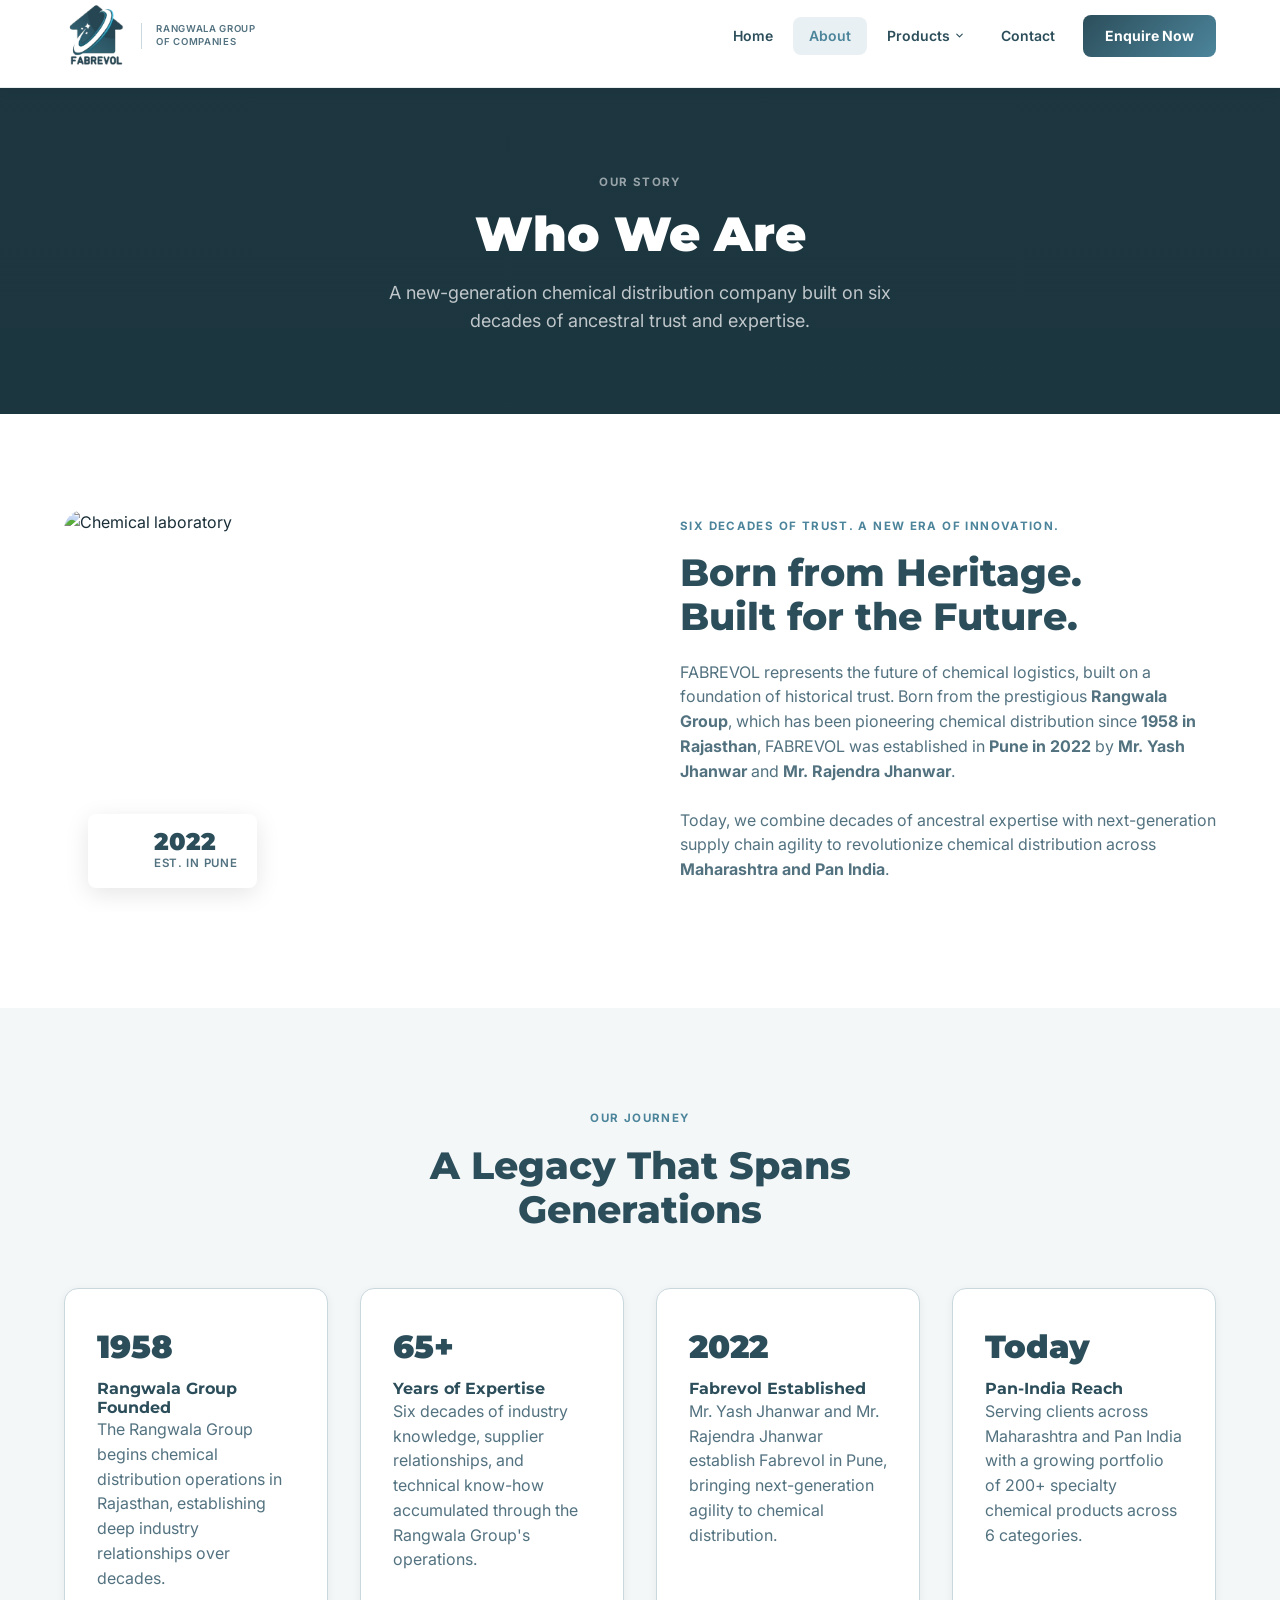
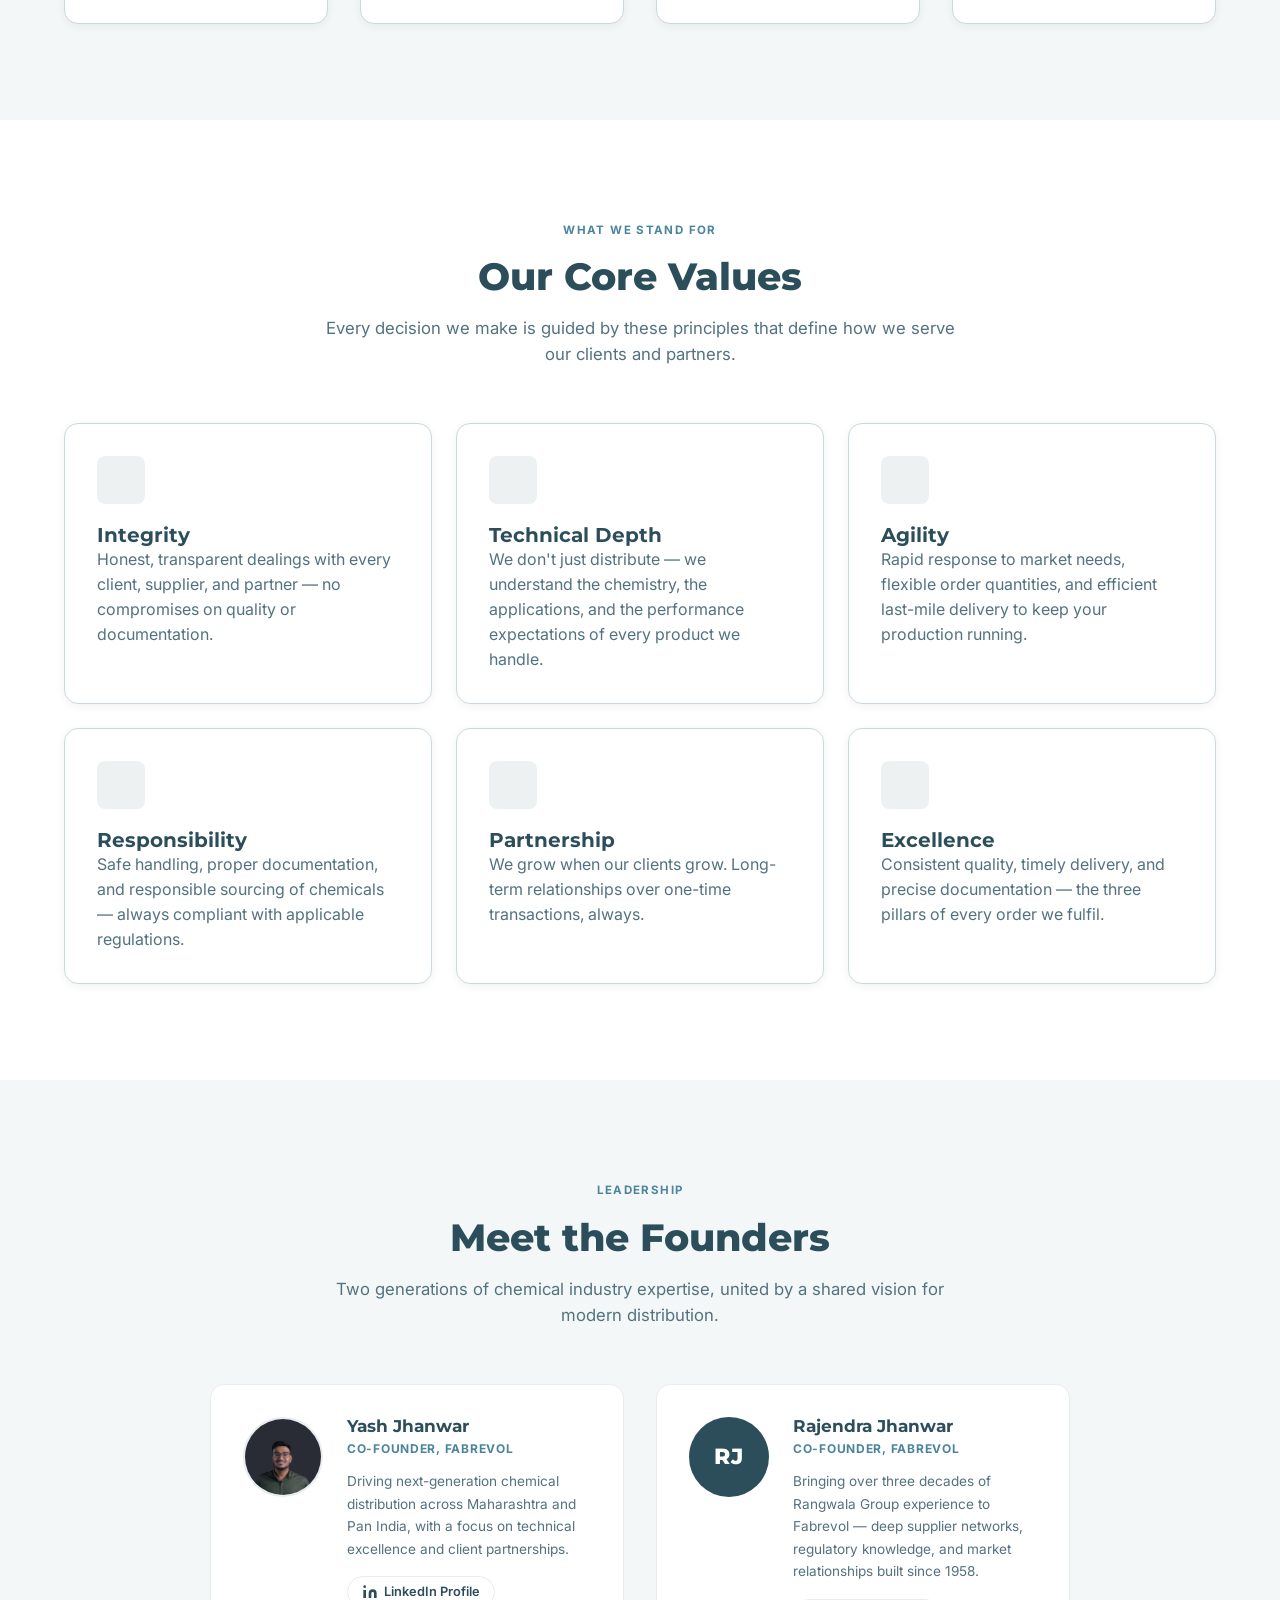
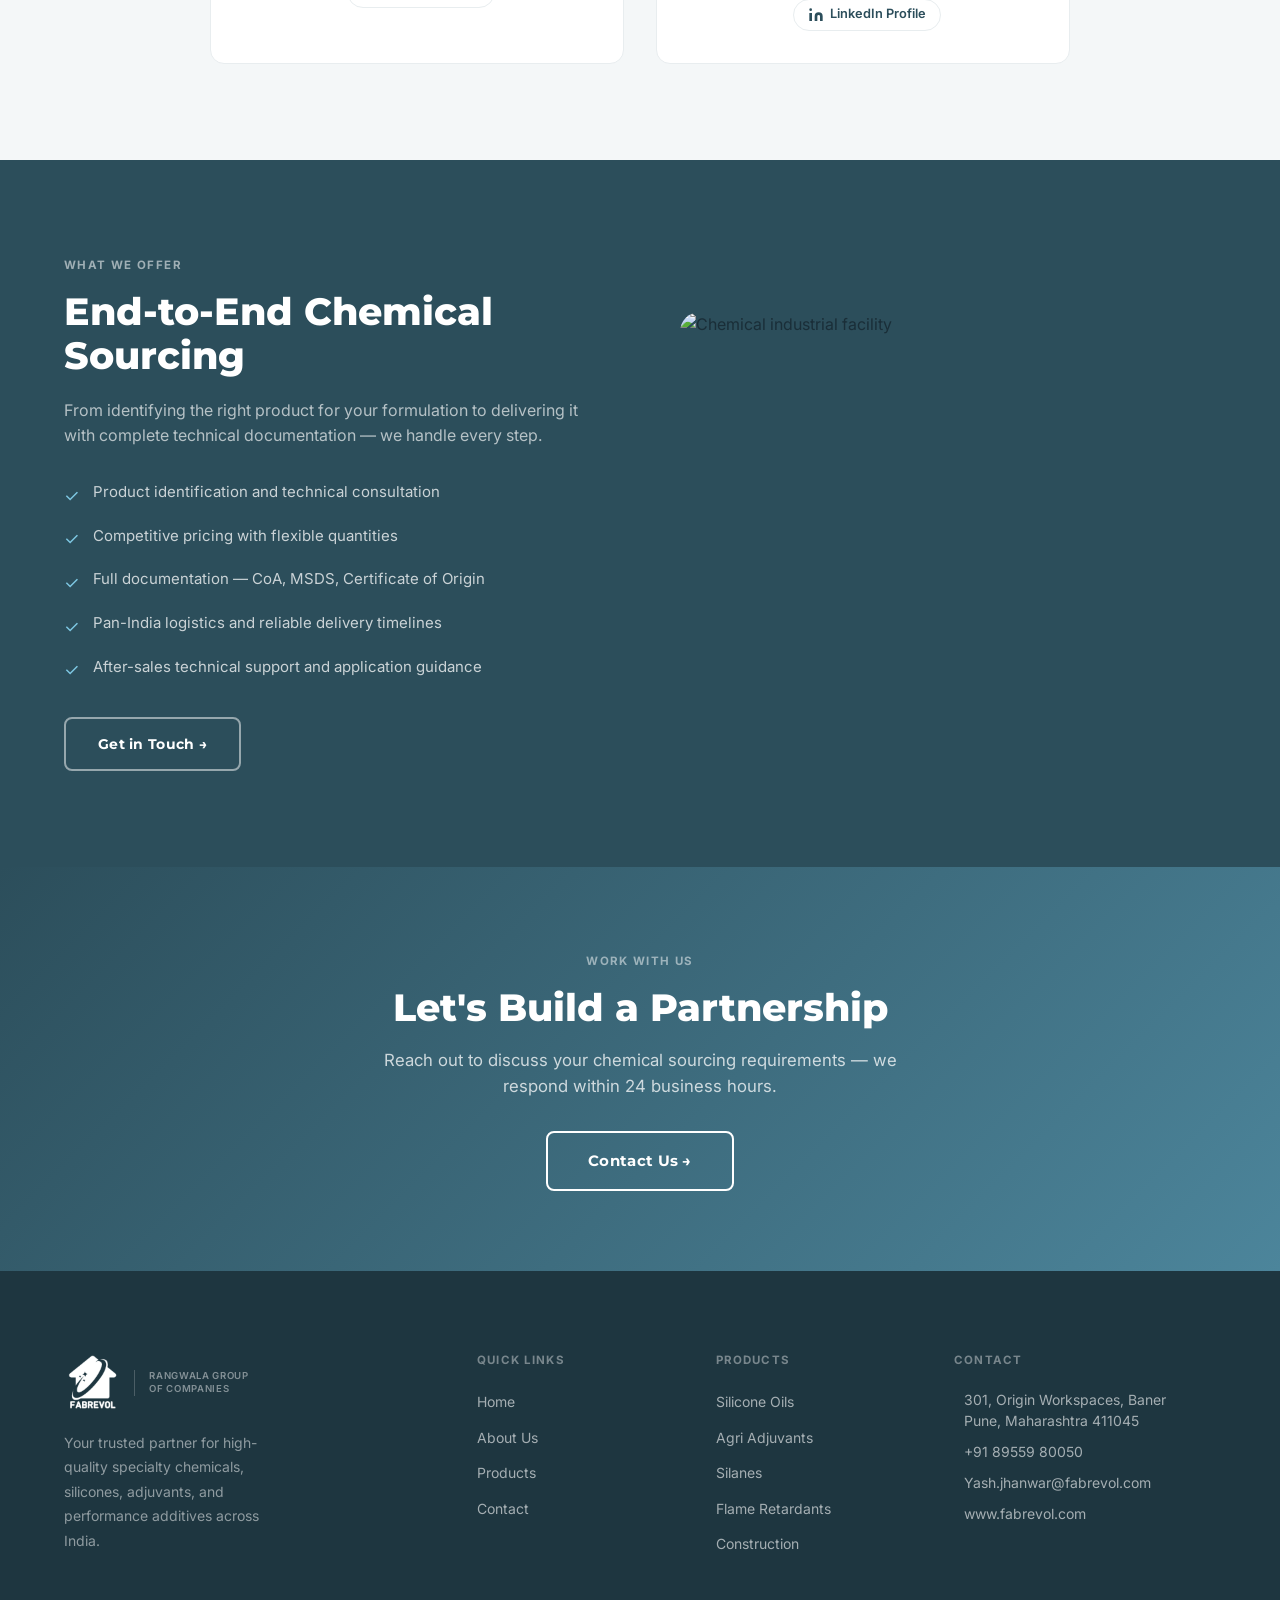
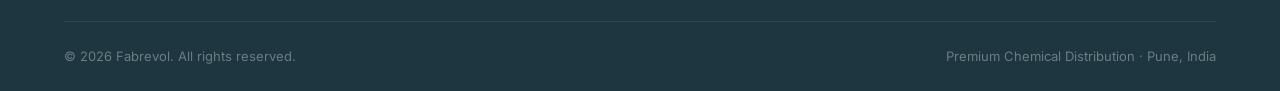
==== about.html @ 01af0d4a "Add cropped favicon (icon only, no text) for browser tab Co-Authored-By: Claude Sonnet 4.6 <noreply@" ====
<!DOCTYPE html>
<html lang="en">
<head>
  <meta charset="UTF-8">
  <meta name="viewport" content="width=device-width, initial-scale=1.0">
  <meta name="description" content="About Fabrevol — Born from the Rangwala Group's 65+ year legacy, we are revolutionising chemical distribution across India.">
  <title>About — Fabrevol</title>
  <link rel="icon" type="image/png" sizes="128x128" href="/assets/favicon.png">
  <link rel="stylesheet" href="/css/style.css">
</head>
<body>

<!-- ── HEADER ── -->
<header class="header" id="header">
  <div class="container">
    <div class="header__inner">
      <a href="/index.html" class="logo">
        <img src="/assets/logo.png" alt="Fabrevol">
        <span class="logo-sub">Rangwala Group<br>of Companies</span>
      </a>
      <nav class="nav">
        <a href="/index.html"    class="nav-link">Home</a>
        <a href="/about.html"   class="nav-link">About</a>
        <div class="nav-dropdown"><a href="/products.html" class="nav-link">Products<svg class="nav-dropdown__chevron" width="11" height="11" viewBox="0 0 24 24" fill="none" stroke="currentColor" stroke-width="2.5" stroke-linecap="round" stroke-linejoin="round"><polyline points="6 9 12 15 18 9"/></svg></a><div class="nav-dropdown__menu"><a href="/products.html#silicone">Silicone Oils</a><a href="/products.html#agri">Agri Adjuvants</a><a href="/products.html#rubber">Industrial Mold &amp; Release</a><a href="/products.html#silane">Silanes</a><a href="/products.html#fr">Flame Retardants</a><a href="/products.html#construction">Construction Chemicals</a></div></div>
        <a href="/contact.html" class="nav-link">Contact</a>
        <a href="/contact.html" class="btn-nav" style="margin-left:0.5rem;">Enquire Now</a>
      </nav>
      <button class="hamburger" id="hamburger" aria-label="Menu">
        <span class="ham-bar"></span><span class="ham-bar"></span><span class="ham-bar"></span>
      </button>
    </div>
  </div>
</header>
<div class="mobile-nav" id="mobile-nav">
  <a href="/index.html"    class="nav-link">Home</a>
  <a href="/about.html"   class="nav-link">About</a>
  <div class="nav-dropdown"><a href="/products.html" class="nav-link">Products<svg class="nav-dropdown__chevron" width="11" height="11" viewBox="0 0 24 24" fill="none" stroke="currentColor" stroke-width="2.5" stroke-linecap="round" stroke-linejoin="round"><polyline points="6 9 12 15 18 9"/></svg></a><div class="nav-dropdown__menu"><a href="/products.html#silicone">Silicone Oils</a><a href="/products.html#agri">Agri Adjuvants</a><a href="/products.html#rubber">Industrial Mold &amp; Release</a><a href="/products.html#silane">Silanes</a><a href="/products.html#fr">Flame Retardants</a><a href="/products.html#construction">Construction Chemicals</a></div></div>
  <a href="/contact.html" class="nav-link">Contact</a>
  <a href="/contact.html" class="btn-nav">Enquire Now</a>
</div>

<!-- ── PAGE HERO ── -->
<div class="page-hero" style="padding-top: calc(var(--header-h) + 5rem);">
  <div class="page-hero__bg" style="background-image:url('https://images.unsplash.com/photo-1554475901-4538ddfbccc2?auto=format&fit=crop&w=1920&q=80')"></div>
  <div class="page-hero__overlay"></div>
  <div class="container page-hero__content">
    <span class="label" style="color:rgba(255,255,255,0.55);">Our Story</span>
    <h1>Who We Are</h1>
    <p>A new-generation chemical distribution company built on six decades of ancestral trust and expertise.</p>
  </div>
</div>

<!-- ── STORY ── -->
<section class="section">
  <div class="container">
    <div class="two-col reveal">
      <div class="img-wrap">
        <img src="https://images.unsplash.com/photo-1532187863486-abf9dbad1b69?auto=format&fit=crop&w=1000&q=80" alt="Chemical laboratory" loading="lazy">
        <div class="img-badge">
          <div class="img-badge__icon"><i data-lucide="calendar"></i></div>
          <div>
            <div class="img-badge__num">2022</div>
            <div class="img-badge__text">Est. in Pune</div>
          </div>
        </div>
      </div>
      <div class="text-block reveal reveal-delay-2">
        <span class="label">Six Decades of Trust. A New Era of Innovation.</span>
        <h2>Born from Heritage.<br>Built for the Future.</h2>
        <p>FABREVOL represents the future of chemical logistics, built on a foundation of historical trust. Born from the prestigious <strong>Rangwala Group</strong>, which has been pioneering chemical distribution since <strong>1958 in Rajasthan</strong>, FABREVOL was established in <strong>Pune in 2022</strong> by <strong>Mr. Yash Jhanwar</strong> and <strong>Mr. Rajendra Jhanwar</strong>.</p>
        <p>Today, we combine decades of ancestral expertise with next-generation supply chain agility to revolutionize chemical distribution across <strong>Maharashtra and Pan India</strong>.</p>
      </div>
    </div>
  </div>
</section>

<!-- ── MILESTONE TIMELINE ── -->
<section class="section section--tinted">
  <div class="container">
    <div class="section-head reveal">
      <span class="label">Our Journey</span>
      <h2>A Legacy That Spans Generations</h2>
    </div>
    <div style="display:grid; grid-template-columns: repeat(auto-fit, minmax(240px,1fr)); gap:2rem;">
      <div class="value-card reveal reveal-delay-1">
        <div style="font-family:'Montserrat',sans-serif; font-weight:900; font-size:2rem; color:var(--primary); margin-bottom:0.5rem;">1958</div>
        <h4>Rangwala Group Founded</h4>
        <p>The Rangwala Group begins chemical distribution operations in Rajasthan, establishing deep industry relationships over decades.</p>
      </div>
      <div class="value-card reveal reveal-delay-2">
        <div style="font-family:'Montserrat',sans-serif; font-weight:900; font-size:2rem; color:var(--primary); margin-bottom:0.5rem;">65+</div>
        <h4>Years of Expertise</h4>
        <p>Six decades of industry knowledge, supplier relationships, and technical know-how accumulated through the Rangwala Group's operations.</p>
      </div>
      <div class="value-card reveal reveal-delay-3">
        <div style="font-family:'Montserrat',sans-serif; font-weight:900; font-size:2rem; color:var(--primary); margin-bottom:0.5rem;">2022</div>
        <h4>Fabrevol Established</h4>
        <p>Mr. Yash Jhanwar and Mr. Rajendra Jhanwar establish Fabrevol in Pune, bringing next-generation agility to chemical distribution.</p>
      </div>
      <div class="value-card reveal reveal-delay-4">
        <div style="font-family:'Montserrat',sans-serif; font-weight:900; font-size:2rem; color:var(--primary); margin-bottom:0.5rem;">Today</div>
        <h4>Pan-India Reach</h4>
        <p>Serving clients across Maharashtra and Pan India with a growing portfolio of 200+ specialty chemical products across 6 categories.</p>
      </div>
    </div>
  </div>
</section>

<!-- ── VALUES ── -->
<section class="section">
  <div class="container">
    <div class="section-head reveal">
      <span class="label">What We Stand For</span>
      <h2>Our Core Values</h2>
      <p>Every decision we make is guided by these principles that define how we serve our clients and partners.</p>
    </div>
    <div class="value-grid">
      <div class="value-card reveal reveal-delay-1">
        <div class="value-card__icon"><i data-lucide="shield-check"></i></div>
        <h3>Integrity</h3>
        <p>Honest, transparent dealings with every client, supplier, and partner — no compromises on quality or documentation.</p>
      </div>
      <div class="value-card reveal reveal-delay-2">
        <div class="value-card__icon"><i data-lucide="flask-conical"></i></div>
        <h3>Technical Depth</h3>
        <p>We don't just distribute — we understand the chemistry, the applications, and the performance expectations of every product we handle.</p>
      </div>
      <div class="value-card reveal reveal-delay-3">
        <div class="value-card__icon"><i data-lucide="zap"></i></div>
        <h3>Agility</h3>
        <p>Rapid response to market needs, flexible order quantities, and efficient last-mile delivery to keep your production running.</p>
      </div>
      <div class="value-card reveal reveal-delay-1">
        <div class="value-card__icon"><i data-lucide="leaf"></i></div>
        <h3>Responsibility</h3>
        <p>Safe handling, proper documentation, and responsible sourcing of chemicals — always compliant with applicable regulations.</p>
      </div>
      <div class="value-card reveal reveal-delay-2">
        <div class="value-card__icon"><i data-lucide="handshake"></i></div>
        <h3>Partnership</h3>
        <p>We grow when our clients grow. Long-term relationships over one-time transactions, always.</p>
      </div>
      <div class="value-card reveal reveal-delay-3">
        <div class="value-card__icon"><i data-lucide="award"></i></div>
        <h3>Excellence</h3>
        <p>Consistent quality, timely delivery, and precise documentation — the three pillars of every order we fulfil.</p>
      </div>
    </div>
  </div>
</section>

<!-- ── FOUNDERS ── -->
<section class="section section--tinted">
  <div class="container">
    <div class="section-head reveal">
      <span class="label">Leadership</span>
      <h2>Meet the Founders</h2>
      <p>Two generations of chemical industry expertise, united by a shared vision for modern distribution.</p>
    </div>
    <div class="founder-grid reveal">

      <div class="founder-card">
        <div class="founder-photo-wrap">
          <img src="/assets/yash.jpg" alt="Yash Jhanwar" class="founder-photo" onerror="this.style.display='none'; this.nextElementSibling.style.display='flex';">
          <div class="founder-initials" style="display:none;">YJ</div>
        </div>
        <div class="founder-info">
          <h3 class="founder-name">Yash Jhanwar</h3>
          <p class="founder-role">Co-Founder, Fabrevol</p>
          <p class="founder-bio">Driving next-generation chemical distribution across Maharashtra and Pan India, with a focus on technical excellence and client partnerships.</p>
          <a href="https://www.linkedin.com/in/yashjhanwar/" target="_blank" rel="noopener" class="founder-linkedin">
            <svg width="16" height="16" viewBox="0 0 24 24" fill="currentColor"><path d="M16 8a6 6 0 0 1 6 6v7h-4v-7a2 2 0 0 0-2-2 2 2 0 0 0-2 2v7h-4v-7a6 6 0 0 1 6-6z"/><rect x="2" y="9" width="4" height="12"/><circle cx="4" cy="4" r="2"/></svg>
            LinkedIn Profile
          </a>
        </div>
      </div>

      <div class="founder-card">
        <div class="founder-photo-wrap">
          <img src="/assets/rajendra.jpg" alt="Rajendra Jhanwar" class="founder-photo" onerror="this.style.display='none'; this.nextElementSibling.style.display='flex';">
          <div class="founder-initials" style="display:none;">RJ</div>
        </div>
        <div class="founder-info">
          <h3 class="founder-name">Rajendra Jhanwar</h3>
          <p class="founder-role">Co-Founder, Fabrevol</p>
          <p class="founder-bio">Bringing over three decades of Rangwala Group experience to Fabrevol — deep supplier networks, regulatory knowledge, and market relationships built since 1958.</p>
          <a href="https://www.linkedin.com/in/rajendra-jhanwar-627b2b1b1/" target="_blank" rel="noopener" class="founder-linkedin">
            <svg width="16" height="16" viewBox="0 0 24 24" fill="currentColor"><path d="M16 8a6 6 0 0 1 6 6v7h-4v-7a2 2 0 0 0-2-2 2 2 0 0 0-2 2v7h-4v-7a6 6 0 0 1 6-6z"/><rect x="2" y="9" width="4" height="12"/><circle cx="4" cy="4" r="2"/></svg>
            LinkedIn Profile
          </a>
        </div>
      </div>

    </div>
  </div>
</section>

<!-- ── CAPABILITIES IMAGE ── -->
<section class="section section--dark reveal">
  <div class="container">
    <div class="two-col">
      <div class="text-block">
        <span class="label">What We Offer</span>
        <h2>End-to-End Chemical Sourcing</h2>
        <p>From identifying the right product for your formulation to delivering it with complete technical documentation — we handle every step.</p>
        <div style="display:flex; flex-direction:column; gap:0.875rem; margin-top:2rem;">
          <div style="display:flex; gap:0.875rem; align-items:flex-start;">
            <span style="color:#7EC8E3; font-size:1.1rem; margin-top:0.1rem;">✓</span>
            <span style="color:rgba(255,255,255,0.75); font-size:0.9375rem;">Product identification and technical consultation</span>
          </div>
          <div style="display:flex; gap:0.875rem; align-items:flex-start;">
            <span style="color:#7EC8E3; font-size:1.1rem; margin-top:0.1rem;">✓</span>
            <span style="color:rgba(255,255,255,0.75); font-size:0.9375rem;">Competitive pricing with flexible quantities</span>
          </div>
          <div style="display:flex; gap:0.875rem; align-items:flex-start;">
            <span style="color:#7EC8E3; font-size:1.1rem; margin-top:0.1rem;">✓</span>
            <span style="color:rgba(255,255,255,0.75); font-size:0.9375rem;">Full documentation — CoA, MSDS, Certificate of Origin</span>
          </div>
          <div style="display:flex; gap:0.875rem; align-items:flex-start;">
            <span style="color:#7EC8E3; font-size:1.1rem; margin-top:0.1rem;">✓</span>
            <span style="color:rgba(255,255,255,0.75); font-size:0.9375rem;">Pan-India logistics and reliable delivery timelines</span>
          </div>
          <div style="display:flex; gap:0.875rem; align-items:flex-start;">
            <span style="color:#7EC8E3; font-size:1.1rem; margin-top:0.1rem;">✓</span>
            <span style="color:rgba(255,255,255,0.75); font-size:0.9375rem;">After-sales technical support and application guidance</span>
          </div>
        </div>
        <a href="/contact.html" class="btn btn--outline" style="margin-top:2rem;">Get in Touch →</a>
      </div>
      <div class="img-wrap reveal reveal-delay-2">
        <img src="https://images.unsplash.com/photo-1565193566173-7a0ee3dbe261?auto=format&fit=crop&w=1000&q=80" alt="Chemical industrial facility" loading="lazy">
      </div>
    </div>
  </div>
</section>

<!-- ── CTA ── -->
<div class="cta-banner">
  <div class="container">
    <span class="label" style="color:rgba(255,255,255,0.5)">Work With Us</span>
    <h2>Let's Build a Partnership</h2>
    <p>Reach out to discuss your chemical sourcing requirements — we respond within 24 business hours.</p>
    <a href="/contact.html" class="btn btn--outline btn--lg" style="border-color:white; color:white;">Contact Us →</a>
  </div>
</div>

<!-- ── FOOTER ── -->
<footer class="footer">
  <div class="container">
    <div class="footer__grid">
      <div class="footer__brand">
        <a href="/index.html" class="logo">
          <img src="/assets/logo.png" alt="Fabrevol">
          <span class="logo-sub">Rangwala Group<br>of Companies</span>
        </a>
        <p>Your trusted partner for high-quality specialty chemicals, silicones, adjuvants, and performance additives across India.</p>
      </div>
      <div>
        <div class="footer__heading">Quick Links</div>
        <ul class="footer__links">
          <li><a href="/index.html">Home</a></li>
          <li><a href="/about.html">About Us</a></li>
          <li><a href="/products.html">Products</a></li>
          <li><a href="/contact.html">Contact</a></li>
        </ul>
      </div>
      <div>
        <div class="footer__heading">Products</div>
        <ul class="footer__links">
          <li><a href="/products.html#silicone">Silicone Oils</a></li>
          <li><a href="/products.html#agri">Agri Adjuvants</a></li>
          <li><a href="/products.html#silane">Silanes</a></li>
          <li><a href="/products.html#fr">Flame Retardants</a></li>
          <li><a href="/products.html#construction">Construction</a></li>
        </ul>
      </div>
      <div>
        <div class="footer__heading">Contact</div>
        <div class="footer__contact-item"><i data-lucide="map-pin"></i><span>301, Origin Workspaces, Baner<br>Pune, Maharashtra 411045</span></div>
        <div class="footer__contact-item"><i data-lucide="phone"></i><a href="tel:+918955980050">+91 89559 80050</a></div>
        <div class="footer__contact-item"><i data-lucide="mail"></i><a href="mailto:Yash.jhanwar@fabrevol.com">Yash.jhanwar@fabrevol.com</a></div>
        <div class="footer__contact-item"><i data-lucide="globe"></i><span>www.fabrevol.com</span></div>
      </div>
    </div>
    <div class="footer__bottom">
      <span>&copy; <span id="footer-year"></span> Fabrevol. All rights reserved.</span>
      <span>Premium Chemical Distribution · Pune, India</span>
    </div>
  </div>
</footer>

<script src="https://unpkg.com/lucide@latest/dist/umd/lucide.min.js"></script>
<script src="/js/main.js"></script>
</body>
</html>
---- css/style.css ----
@import url('https://fonts.googleapis.com/css2?family=Inter:wght@400;500;600;700&family=Montserrat:wght@600;700;800;900&display=swap');

/* ── Variables ── */
:root {
  --primary:      #2C4E5B;
  --primary-dark: #1e3640;
  --accent:       #4C859B;
  --accent-light: rgba(76,133,155,0.12);
  --white:        #ffffff;
  --off-white:    #F4F7F8;
  --gray-100:     #E8EDEF;
  --gray-200:     #C9D8DD;
  --gray-500:     #7A9BAA;
  --text:         #1a2e38;
  --text-muted:   #537280;
  --gradient:     linear-gradient(135deg, #2C4E5B 0%, #4C859B 100%);
  --shadow-sm:    0 2px 8px rgba(0,0,0,0.07);
  --shadow-md:    0 6px 24px rgba(0,0,0,0.10);
  --shadow-lg:    0 16px 48px rgba(0,0,0,0.14);
  --radius-sm:    8px;
  --radius-md:    14px;
  --radius-lg:    20px;
  --header-h:     88px;
  --container:    1200px;
  --ease:         cubic-bezier(0.4,0,0.2,1);
}

/* ── Reset ── */
*, *::before, *::after { box-sizing: border-box; margin: 0; padding: 0; }
html { scroll-behavior: smooth; font-size: 16px; }
body { font-family: 'Inter', system-ui, sans-serif; color: var(--text); background: var(--white); line-height: 1.6; -webkit-font-smoothing: antialiased; }
img { display: block; max-width: 100%; }
a { color: inherit; text-decoration: none; }
ul { list-style: none; }
button { cursor: pointer; font-family: inherit; }

/* ── Typography ── */
h1,h2,h3,h4 { font-family: 'Montserrat', sans-serif; line-height: 1.15; color: var(--primary); }
h1 { font-size: clamp(2.2rem, 5vw, 3.75rem); font-weight: 900; }
h2 { font-size: clamp(1.75rem, 3vw, 2.5rem);  font-weight: 800; }
h3 { font-size: 1.25rem; font-weight: 700; }
h4 { font-size: 1rem;    font-weight: 700; }
p  { color: var(--text-muted); line-height: 1.55; }

/* ── Layout ── */
.container { max-width: var(--container); margin-inline: auto; padding-inline: 1.5rem; }
.section    { padding-block: 6rem; }
.section--sm { padding-block: 4rem; }
.section--dark { background: var(--primary); }
.section--dark h2, .section--dark h3, .section--dark h4 { color: var(--white); }
.section--dark p { color: rgba(255,255,255,0.65); }
.section--tinted { background: var(--off-white); }

/* ── Section label ── */
.label {
  display: inline-block;
  font-size: 0.72rem;
  font-weight: 700;
  letter-spacing: 0.12em;
  text-transform: uppercase;
  color: var(--accent);
  margin-bottom: 1rem;
}
.section--dark .label { color: rgba(255,255,255,0.55); }

/* ── Section head ── */
.section-head { text-align: center; max-width: 640px; margin-inline: auto; margin-bottom: 3.5rem; }
.section-head h2 { margin-bottom: 1rem; }
.section-head p  { font-size: 1.05rem; }

/* ─────────────────────────────────────────
   HEADER / NAV
───────────────────────────────────────── */
.header {
  position: fixed;
  top: 0; left: 0; right: 0;
  z-index: 1000;
  height: var(--header-h);
  background: white;
  border-bottom: 1px solid var(--gray-100);
  box-shadow: 0 2px 12px rgba(0,0,0,0.06);
}

.header__inner {
  height: 100%;
  display: flex;
  align-items: center;
  justify-content: space-between;
  gap: 2rem;
}

/* Logo — header */
.logo { display: flex; flex-direction: row; align-items: center; flex-shrink: 0; gap: 0.875rem; text-decoration: none; }
.logo img { height: 72px; width: auto; }
.logo-sub {
  font-size: 0.6rem;
  color: var(--text-muted);
  font-weight: 600;
  letter-spacing: 0.07em;
  text-transform: uppercase;
  line-height: 1.35;
  border-left: 1px solid var(--gray-200);
  padding-left: 0.875rem;
  white-space: nowrap;
}

/* Footer logo */
.footer .logo { flex-direction: row; align-items: center; }
.footer .logo img { display: block; height: 64px; filter: brightness(0) invert(1); }
.footer .logo-sub { border-left-color: rgba(255,255,255,0.2); color: rgba(255,255,255,0.45); }

/* Nav links */
.nav { display: flex; align-items: center; gap: 0.25rem; }
.nav-link {
  padding: 0.5rem 1rem;
  font-size: 0.875rem;
  font-weight: 600;
  color: var(--primary);
  border-radius: var(--radius-sm);
  transition: color 0.2s, background 0.2s;
  white-space: nowrap;
  position: relative;
  display: flex;
  align-items: center;
  gap: 0.25rem;
}
.nav-link:hover { color: var(--accent); background: var(--accent-light); }
.nav-link.active { color: var(--accent); background: var(--accent-light); }

/* Products dropdown */
.nav-dropdown { position: relative; }
.nav-dropdown__menu {
  position: absolute;
  top: calc(100% + 0.375rem);
  left: 0;
  background: white;
  border: 1.5px solid var(--gray-100);
  border-radius: var(--radius-md);
  box-shadow: var(--shadow-lg);
  min-width: 230px;
  padding: 0.4rem;
  opacity: 0;
  visibility: hidden;
  transform: translateY(-6px);
  transition: opacity 0.18s, transform 0.18s, visibility 0.18s;
  z-index: 500;
}
.nav-dropdown:hover .nav-dropdown__menu,
.nav-dropdown:focus-within .nav-dropdown__menu {
  opacity: 1;
  visibility: visible;
  transform: translateY(0);
}
.nav-dropdown__menu a {
  display: flex;
  align-items: center;
  gap: 0.5rem;
  padding: 0.55rem 0.875rem;
  font-size: 0.835rem;
  font-weight: 600;
  color: var(--primary);
  border-radius: var(--radius-sm);
  transition: background 0.15s, color 0.15s;
}
.nav-dropdown__menu a:hover { background: var(--accent-light); color: var(--accent); }
.nav-dropdown__chevron { transition: transform 0.18s; flex-shrink: 0; }
.nav-dropdown:hover .nav-dropdown__chevron { transform: rotate(180deg); }

/* CTA button in nav */
.btn-nav {
  padding: 0.6rem 1.375rem;
  background: var(--gradient);
  border: none;
  border-radius: var(--radius-sm);
  color: white;
  font-size: 0.875rem;
  font-weight: 700;
  transition: all 0.2s var(--ease);
}
.btn-nav:hover { opacity: 0.88; transform: translateY(-1px); box-shadow: var(--shadow-sm); }

/* Hamburger */
.hamburger {
  display: none;
  flex-direction: column;
  gap: 5px;
  background: none;
  border: none;
  padding: 6px;
}
.ham-bar { display: block; width: 24px; height: 2px; background: var(--primary); border-radius: 2px; transition: transform 0.3s, opacity 0.3s; }
.hamburger.open .ham-bar:nth-child(1) { transform: translateY(7px) rotate(45deg); }
.hamburger.open .ham-bar:nth-child(2) { opacity: 0; }
.hamburger.open .ham-bar:nth-child(3) { transform: translateY(-7px) rotate(-45deg); }

/* Mobile nav drawer */
.mobile-nav {
  display: none;
  flex-direction: column;
  position: fixed;
  top: var(--header-h);
  left: 0; right: 0; bottom: 0;
  background: var(--primary-dark);
  padding: 2rem 1.5rem;
  gap: 0.25rem;
  overflow-y: auto;
  z-index: 999;
}
.mobile-nav.open { display: flex; }
.mobile-nav .nav-link {
  font-size: 1.125rem;
  padding: 1rem 1.25rem;
  border-bottom: 1px solid rgba(255,255,255,0.1);
  border-radius: 0;
  color: white;
  font-weight: 600;
}
.mobile-nav .nav-link:hover { background: rgba(255,255,255,0.08); color: white; }
.mobile-nav .nav-dropdown__menu {
  position: static;
  opacity: 1;
  visibility: visible;
  transform: none;
  box-shadow: none;
  background: rgba(255,255,255,0.06);
  border: none;
  border-radius: var(--radius-sm);
  margin: 0.25rem 0 0.5rem 0;
  padding: 0.25rem;
}
.mobile-nav .nav-dropdown__menu a { color: rgba(255,255,255,0.8); font-size: 0.9rem; padding: 0.6rem 1rem; }
.mobile-nav .nav-dropdown__menu a:hover { background: rgba(255,255,255,0.1); color: white; }
.mobile-nav .nav-dropdown__chevron { display: none; }
.mobile-nav .btn-nav { margin-top: 1rem; text-align: center; background: var(--gradient); border: none; padding: 1rem; border-radius: var(--radius-sm); color: white; font-weight: 700; }

/* ─────────────────────────────────────────
   HERO (Full-bleed, image + overlay)
───────────────────────────────────────── */
.hero {
  position: relative;
  min-height: 100vh;
  display: flex;
  align-items: center;
  overflow: hidden;
  background: var(--primary-dark);
}
.hero__bg {
  position: absolute;
  inset: 0;
  background-size: cover;
  background-position: center;
  background-repeat: no-repeat;
  transform: scale(1.04);
  transition: transform 8s ease;
}
.hero.loaded .hero__bg { transform: scale(1); }
.hero__overlay {
  position: absolute;
  inset: 0;
  background: linear-gradient(105deg, rgba(28,54,64,0.92) 0%, rgba(44,78,91,0.75) 55%, rgba(76,133,155,0.45) 100%);
}
.hero__content {
  position: relative;
  z-index: 2;
  color: white;
  max-width: 680px;
}
.hero__label {
  display: inline-flex;
  align-items: center;
  gap: 0.625rem;
  font-size: 0.75rem;
  font-weight: 700;
  letter-spacing: 0.1em;
  text-transform: uppercase;
  color: rgba(255,255,255,0.7);
  margin-bottom: 1.5rem;
}
.hero__label::before {
  content: '';
  display: block;
  width: 28px;
  height: 2px;
  background: var(--accent);
  border-radius: 2px;
}
.hero h1 { color: white; margin-bottom: 1.25rem; }
.hero h1 span { color: #7EC8E3; }
.hero p { font-size: 1.125rem; color: rgba(255,255,255,0.75); max-width: 540px; margin-bottom: 2.25rem; }
.hero__actions { display: flex; gap: 1rem; flex-wrap: wrap; }

/* Page hero (inner pages — shorter) */
.page-hero {
  position: relative;
  padding-block: 8rem 5rem;
  background: var(--primary-dark);
  overflow: hidden;
  text-align: center;
}
.page-hero__bg {
  position: absolute;
  inset: 0;
  background-size: cover;
  background-position: center;
  opacity: 0.3;
}
.page-hero__overlay {
  position: absolute;
  inset: 0;
  background: linear-gradient(to bottom, rgba(28,54,64,0.65), rgba(28,54,64,0.85));
}
.page-hero__content { position: relative; z-index: 2; }
.page-hero h1 { color: white; font-size: clamp(2rem, 4vw, 3rem); margin-bottom: 1rem; }
.page-hero p  { color: rgba(255,255,255,0.72); font-size: 1.125rem; max-width: 560px; margin-inline: auto; }

/* ─────────────────────────────────────────
   BUTTONS
───────────────────────────────────────── */
.btn {
  display: inline-flex;
  align-items: center;
  gap: 0.5rem;
  padding: 0.875rem 2rem;
  font-family: 'Montserrat', sans-serif;
  font-size: 0.875rem;
  font-weight: 700;
  border-radius: var(--radius-sm);
  border: 2px solid transparent;
  transition: all 0.22s var(--ease);
  white-space: nowrap;
  letter-spacing: 0.02em;
}
.btn--primary {
  background: var(--gradient);
  color: white;
}
.btn--primary:hover { opacity: 0.88; transform: translateY(-2px); box-shadow: 0 8px 24px rgba(44,78,91,0.4); }
.btn--outline {
  background: transparent;
  color: white;
  border-color: rgba(255,255,255,0.5);
}
.btn--outline:hover { border-color: white; background: rgba(255,255,255,0.08); transform: translateY(-2px); }
.btn--teal {
  background: transparent;
  color: var(--accent);
  border-color: var(--accent);
}
.btn--teal:hover { background: var(--accent); color: white; transform: translateY(-2px); }
.btn--lg { padding: 1rem 2.5rem; font-size: 0.9375rem; }

/* ─────────────────────────────────────────
   STAT BAR
───────────────────────────────────────── */
.stat-bar { background: var(--primary); padding-block: 2.5rem; }
.stat-bar__grid {
  display: grid;
  grid-template-columns: repeat(4, 1fr);
  gap: 0;
}
.stat-item {
  text-align: center;
  padding: 0.5rem 1.5rem;
  border-right: 1px solid rgba(255,255,255,0.12);
}
.stat-item:last-child { border-right: none; }
.stat-num {
  font-family: 'Montserrat', sans-serif;
  font-weight: 900;
  font-size: 2.5rem;
  color: white;
  line-height: 1;
}
.stat-num span { color: #7EC8E3; }
.stat-label { font-size: 0.75rem; color: rgba(255,255,255,0.55); text-transform: uppercase; letter-spacing: 0.08em; margin-top: 0.375rem; font-weight: 500; }

/* ─────────────────────────────────────────
   PRODUCT CATEGORY CARDS
───────────────────────────────────────── */
.cat-grid {
  display: grid;
  grid-template-columns: repeat(3, 1fr);
  gap: 1.5px;
  background: var(--gray-100);
}
.cat-card {
  position: relative;
  height: 340px;
  overflow: hidden;
  background: var(--primary-dark);
  cursor: pointer;
}
.cat-card__img {
  position: absolute;
  inset: 0;
  width: 100%;
  height: 100%;
  object-fit: cover;
  transition: transform 0.6s var(--ease), opacity 0.3s;
  opacity: 0.65;
}
.cat-card:hover .cat-card__img { transform: scale(1.06); opacity: 0.5; }
.cat-card__overlay {
  position: absolute;
  inset: 0;
  background: linear-gradient(to top, rgba(28,54,64,0.95) 0%, rgba(28,54,64,0.4) 60%, transparent 100%);
  transition: background 0.35s;
}
.cat-card:hover .cat-card__overlay {
  background: linear-gradient(to top, rgba(28,54,64,0.98) 0%, rgba(44,78,91,0.7) 100%);
}
.cat-card__body {
  position: absolute;
  bottom: 0;
  left: 0;
  right: 0;
  padding: 2rem;
}
.cat-card__num {
  font-size: 0.7rem;
  font-weight: 700;
  letter-spacing: 0.12em;
  text-transform: uppercase;
  color: var(--accent);
  margin-bottom: 0.5rem;
  display: block;
}
.cat-card__title {
  font-family: 'Montserrat', sans-serif;
  font-weight: 800;
  font-size: 1.2rem;
  color: white;
  margin-bottom: 0.625rem;
  line-height: 1.25;
}
.cat-card__desc {
  font-size: 0.85rem;
  color: rgba(255,255,255,0.65);
  line-height: 1.6;
  max-height: 0;
  overflow: hidden;
  transition: max-height 0.4s var(--ease), opacity 0.3s;
  opacity: 0;
}
.cat-card:hover .cat-card__desc { max-height: 80px; opacity: 1; }
.cat-card__arrow {
  display: inline-flex;
  align-items: center;
  gap: 0.375rem;
  font-size: 0.8rem;
  font-weight: 700;
  color: var(--accent);
  margin-top: 1rem;
  opacity: 0;
  transform: translateX(-8px);
  transition: opacity 0.3s 0.1s, transform 0.3s 0.1s;
}
.cat-card:hover .cat-card__arrow { opacity: 1; transform: translateX(0); }

/* ─────────────────────────────────────────
   ABOUT / 2-COL IMAGE SECTION
───────────────────────────────────────── */
.two-col { display: grid; grid-template-columns: 1fr 1fr; gap: 5rem; align-items: center; }
.two-col--reverse { }

.img-wrap {
  position: relative;
  border-radius: var(--radius-lg);
  overflow: hidden;
  aspect-ratio: 4/3;
}
.img-wrap img { width: 100%; height: 100%; object-fit: cover; }
.img-badge {
  position: absolute;
  bottom: 1.5rem;
  left: 1.5rem;
  background: white;
  border-radius: var(--radius-sm);
  padding: 1rem 1.25rem;
  box-shadow: var(--shadow-md);
  display: flex;
  align-items: center;
  gap: 0.875rem;
}
.img-badge__icon { width: 32px; height: 32px; display: flex; align-items: center; justify-content: center; }
.img-badge__icon svg { width: 26px; height: 26px; stroke: var(--primary); fill: none; stroke-width: 1.75; stroke-linecap: round; stroke-linejoin: round; }
.img-badge__num  { font-family: 'Montserrat', sans-serif; font-weight: 900; font-size: 1.5rem; color: var(--primary); line-height: 1; }
.img-badge__text { font-size: 0.72rem; color: var(--text-muted); font-weight: 600; text-transform: uppercase; letter-spacing: 0.06em; }

/* Text block */
.text-block h2 { margin-bottom: 1.25rem; }
.text-block p  { margin-bottom: 1.5rem; }
.text-block .label { display: block; }

/* ─────────────────────────────────────────
   FOUNDERS SECTION
───────────────────────────────────────── */
.founder-grid {
  display: grid;
  grid-template-columns: 1fr 1fr;
  gap: 2rem;
  max-width: 860px;
  margin: 0 auto;
}
.founder-card {
  display: flex;
  gap: 1.5rem;
  align-items: flex-start;
  background: white;
  border: 1.5px solid var(--gray-100);
  border-radius: var(--radius-md);
  padding: 2rem;
  transition: box-shadow 0.25s, border-color 0.25s;
}
.founder-card:hover { border-color: var(--primary); box-shadow: var(--shadow-md); }
.founder-photo-wrap { flex-shrink: 0; }
.founder-photo {
  width: 80px;
  height: 80px;
  border-radius: 50%;
  object-fit: cover;
  object-position: top center;
  border: 2px solid var(--gray-100);
  display: block;
}
.founder-initials {
  width: 80px;
  height: 80px;
  border-radius: 50%;
  background: var(--primary);
  color: white;
  font-family: 'Montserrat', sans-serif;
  font-weight: 800;
  font-size: 1.4rem;
  align-items: center;
  justify-content: center;
  letter-spacing: 0.05em;
}
.founder-info { flex: 1; min-width: 0; }
.founder-name { font-size: 1.0625rem; font-weight: 700; color: var(--primary); margin-bottom: 0.2rem; }
.founder-role { font-size: 0.75rem; font-weight: 700; color: var(--accent); text-transform: uppercase; letter-spacing: 0.06em; margin-bottom: 0.75rem; }
.founder-bio { font-size: 0.85rem; color: var(--text-muted); line-height: 1.65; margin-bottom: 1rem; }
.founder-linkedin {
  display: inline-flex;
  align-items: center;
  gap: 0.4rem;
  font-size: 0.8rem;
  font-weight: 600;
  color: var(--primary);
  text-decoration: none;
  border: 1.5px solid var(--gray-100);
  border-radius: 999px;
  padding: 0.3rem 0.875rem;
  transition: background 0.2s, border-color 0.2s, color 0.2s;
}
.founder-linkedin:hover { background: var(--primary); color: white; border-color: var(--primary); }
.founder-linkedin svg { flex-shrink: 0; }
@media (max-width: 768px) {
  .founder-grid { grid-template-columns: 1fr; }
  .founder-card { flex-direction: column; align-items: center; text-align: center; }
  .founder-linkedin { margin: 0 auto; }
}

/* ─────────────────────────────────────────
   VALUE / WHY CARDS
───────────────────────────────────────── */
.value-grid { display: grid; grid-template-columns: repeat(3, 1fr); gap: 1.5rem; }
.value-card {
  padding: 2rem;
  border: 1.5px solid var(--gray-200);
  border-radius: var(--radius-md);
  box-shadow: 0 2px 10px rgba(0,0,0,0.06);
  transition: border-color 0.25s, box-shadow 0.25s, transform 0.25s;
  background: white;
}
.value-card:hover { border-color: var(--accent); box-shadow: var(--shadow-md); transform: translateY(-4px); }
.value-card__icon {
  width: 48px;
  height: 48px;
  border-radius: var(--radius-sm);
  background: rgba(44,78,91,0.08);
  display: flex;
  align-items: center;
  justify-content: center;
  margin-bottom: 1.25rem;
}
.value-card__icon svg { width: 24px; height: 24px; stroke: var(--primary); fill: none; stroke-width: 1.75; stroke-linecap: round; stroke-linejoin: round; }
.section--dark .value-card { background: rgba(255,255,255,0.05); border-color: rgba(255,255,255,0.08); }
.section--dark .value-card:hover { border-color: rgba(255,255,255,0.25); background: rgba(255,255,255,0.07); }
.section--dark .value-card__icon { background: rgba(255,255,255,0.1); }
.section--dark .value-card__icon svg { stroke: white; }

/* ─────────────────────────────────────────
   PRODUCT DETAIL SECTIONS (products page)
───────────────────────────────────────── */
.prod-section {
  padding-block: 5rem;
  border-bottom: 1px solid var(--gray-100);
}
.prod-section:nth-child(even) { background: var(--off-white); }
.prod-header { display: flex; align-items: flex-start; justify-content: space-between; gap: 2rem; margin-bottom: 2.5rem; flex-wrap: wrap; }
.prod-header-left {}
.prod-badge { display: inline-block; padding: 0.3rem 0.875rem; background: var(--accent-light); color: var(--accent); border-radius: 100px; font-size: 0.75rem; font-weight: 700; letter-spacing: 0.06em; text-transform: uppercase; margin-bottom: 0.75rem; }

/* Product mini cards (for agri, rubber, construction) */
.prod-grid { display: grid; grid-template-columns: repeat(auto-fit, minmax(260px, 1fr)); gap: 1.5rem; }
.prod-card {
  background: white;
  border: 1.5px solid var(--gray-200);
  border-radius: var(--radius-md);
  padding: 1.75rem;
  box-shadow: 0 2px 10px rgba(0,0,0,0.06);
  transition: border-color 0.2s, box-shadow 0.2s, transform 0.2s;
}
.prod-card:hover { border-color: var(--primary); box-shadow: var(--shadow-md); transform: translateY(-3px); }
.prod-card h4 { color: var(--primary); margin-bottom: 0.375rem; font-size: 1rem; }
.prod-card .sub { font-size: 0.75rem; font-weight: 700; color: var(--accent); margin-bottom: 0.875rem; display: block; letter-spacing: 0.05em; text-transform: uppercase; }
.prod-card .spec { font-size: 0.8rem; background: var(--off-white); border-radius: 6px; padding: 0.625rem 0.875rem; margin-bottom: 0.875rem; font-family: monospace; color: var(--text-muted); line-height: 1.6; }
.prod-card p { font-size: 0.875rem; line-height: 1.5; color: var(--text-muted); }
.section--tinted .prod-card { background: white; }

/* ─────────────────────────────────────────
   TABLES
───────────────────────────────────────── */
.table-wrap { overflow-x: auto; border-radius: var(--radius-md); border: 1.5px solid var(--gray-100); box-shadow: var(--shadow-sm); }
.data-table { width: 100%; border-collapse: collapse; font-size: 0.875rem; }
.data-table thead tr { background: var(--primary); }
.data-table thead th { padding: 1rem 1.25rem; text-align: left; color: white; font-weight: 700; font-size: 0.8125rem; letter-spacing: 0.04em; white-space: nowrap; }
.data-table tbody tr { border-bottom: 1px solid var(--gray-100); transition: background 0.15s; }
.data-table tbody tr:last-child { border-bottom: none; }
.data-table tbody tr:hover { background: var(--accent-light); }
.data-table tbody tr:nth-child(even) { background: var(--off-white); }
.data-table tbody tr:nth-child(even):hover { background: var(--accent-light); }
.data-table td { padding: 0.875rem 1.25rem; color: var(--text); vertical-align: top; }

/* Tags / chips */
.tag { display: inline-flex; align-items: center; gap: 0.375rem; padding: 0.3rem 0.75rem; background: var(--off-white); border-radius: 100px; font-size: 0.78rem; font-weight: 600; color: var(--primary); margin: 0.2rem; }
.tag--accent { background: var(--accent-light); color: var(--accent); }

/* ─────────────────────────────────────────
   CTA BANNER
───────────────────────────────────────── */
.cta-banner {
  background: var(--gradient);
  padding-block: 5rem;
  text-align: center;
}
.cta-banner h2 { color: white; margin-bottom: 1rem; }
.cta-banner p  { color: rgba(255,255,255,0.75); font-size: 1.05rem; margin-bottom: 2rem; max-width: 520px; margin-inline: auto; margin-bottom: 2rem; }

/* ─────────────────────────────────────────
   CONTACT FORM
───────────────────────────────────────── */
.form-group { margin-bottom: 1.25rem; }
.form-group label { display: block; font-size: 0.8125rem; font-weight: 700; color: var(--primary); margin-bottom: 0.5rem; letter-spacing: 0.01em; }
.form-control {
  width: 100%;
  padding: 0.875rem 1rem;
  border: 1.5px solid var(--gray-200);
  border-radius: var(--radius-sm);
  font-family: 'Inter', sans-serif;
  font-size: 0.9375rem;
  color: var(--text);
  background: white;
  outline: none;
  transition: border-color 0.2s, box-shadow 0.2s;
}
.form-control:focus { border-color: var(--accent); box-shadow: 0 0 0 3px rgba(76,133,155,0.15); }
.form-control.error { border-color: #e53e3e; }
textarea.form-control { min-height: 140px; resize: vertical; }

/* ─────────────────────────────────────────
   FOOTER
───────────────────────────────────────── */
.footer { background: var(--primary-dark); color: white; padding-top: 5rem; }
.footer__grid { display: grid; grid-template-columns: 2fr 1fr 1fr 1.5fr; gap: 4rem; padding-bottom: 4rem; border-bottom: 1px solid rgba(255,255,255,0.08); }
.footer__brand p { color: rgba(255,255,255,0.5); font-size: 0.875rem; line-height: 1.75; margin-top: 1rem; max-width: 26ch; }
.footer__heading { font-size: 0.72rem; font-weight: 700; letter-spacing: 0.1em; text-transform: uppercase; color: rgba(255,255,255,0.4); margin-bottom: 1.25rem; }
.footer__links { display: flex; flex-direction: column; gap: 0.625rem; }
.footer__links a { font-size: 0.875rem; color: rgba(255,255,255,0.6); transition: color 0.2s; }
.footer__links a:hover { color: white; }
.footer__contact-item { display: flex; gap: 0.625rem; font-size: 0.875rem; color: rgba(255,255,255,0.6); margin-bottom: 0.625rem; line-height: 1.5; align-items: flex-start; }
.footer__contact-item svg { width: 15px; height: 15px; stroke: rgba(255,255,255,0.45); fill: none; stroke-width: 2; stroke-linecap: round; stroke-linejoin: round; flex-shrink: 0; margin-top: 2px; }
.footer__contact-item a { color: rgba(255,255,255,0.6); transition: color 0.2s; }
.footer__contact-item a:hover { color: white; }
/* Contact page info card icons */
.contact-icon-wrap { width: 48px; height: 48px; border-radius: var(--radius-sm); background: rgba(44,78,91,0.08); display: flex; align-items: center; justify-content: center; flex-shrink: 0; }
.contact-icon-wrap svg { width: 22px; height: 22px; stroke: var(--primary); fill: none; stroke-width: 1.75; stroke-linecap: round; stroke-linejoin: round; }
.footer__bottom { display: flex; align-items: center; justify-content: space-between; padding-block: 1.5rem; font-size: 0.8125rem; color: rgba(255,255,255,0.35); flex-wrap: wrap; gap: 0.5rem; }

/* ─────────────────────────────────────────
   REVEAL ANIMATIONS
───────────────────────────────────────── */
.reveal { opacity: 0; transform: translateY(28px); transition: opacity 0.65s var(--ease), transform 0.65s var(--ease); }
.reveal.visible { opacity: 1; transform: none; }
.reveal-delay-1 { transition-delay: 0.1s; }
.reveal-delay-2 { transition-delay: 0.2s; }
.reveal-delay-3 { transition-delay: 0.3s; }
.reveal-delay-4 { transition-delay: 0.4s; }

/* ─────────────────────────────────────────
   SEARCH BAR
───────────────────────────────────────── */
.search-bar {
  position: relative;
  max-width: 520px;
  margin-inline: auto;
}
.search-bar input {
  width: 100%;
  padding: 1rem 1rem 1rem 3rem;
  border: 1.5px solid var(--gray-200);
  border-radius: 100px;
  font-family: 'Inter', sans-serif;
  font-size: 0.9375rem;
  color: var(--text);
  background: white;
  outline: none;
  box-shadow: var(--shadow-sm);
  transition: border-color 0.2s, box-shadow 0.2s;
}
.search-bar input:focus { border-color: var(--accent); box-shadow: 0 0 0 3px rgba(76,133,155,0.15); }
.search-bar__icon { position: absolute; left: 1.1rem; top: 50%; transform: translateY(-50%); color: var(--gray-500); pointer-events: none; }

/* Tab filter */
.tab-bar { display: flex; flex-wrap: wrap; gap: 0.5rem; margin-block: 2rem; }
.tab { padding: 0.5rem 1.125rem; border: 1.5px solid var(--gray-200); border-radius: 100px; font-size: 0.8125rem; font-weight: 700; color: var(--text-muted); background: white; transition: all 0.2s; }
.tab:hover { border-color: var(--accent); color: var(--accent); }
.tab.active { background: var(--primary); border-color: var(--primary); color: white; }

/* ─────────────────────────────────────────
   UTILITY
───────────────────────────────────────── */
.search-hidden { display: none !important; }
.text-center { text-align: center; }
.mt-sm { margin-top: 1rem; }
.mt-md { margin-top: 2rem; }
.mt-lg { margin-top: 3rem; }
.divider { height: 1px; background: var(--gray-100); margin-block: 3rem; }

/* ─────────────────────────────────────────
   RESPONSIVE
───────────────────────────────────────── */
@media (max-width: 1024px) {
  .cat-grid { grid-template-columns: repeat(2, 1fr); }
  .value-grid { grid-template-columns: repeat(2, 1fr); }
  .footer__grid { grid-template-columns: 1fr 1fr; gap: 3rem; }
  .stat-bar__grid { grid-template-columns: repeat(2, 1fr); gap: 2rem; }
  .stat-item { border-right: none; border-bottom: 1px solid rgba(255,255,255,0.12); padding-block: 1.5rem; }
  .stat-item:nth-child(even) { }
  .two-col { grid-template-columns: 1fr; gap: 3rem; }
}

@media (max-width: 768px) {
  :root { --header-h: 72px; }
  h1 { font-size: clamp(1.875rem, 8vw, 2.5rem); }
  .section { padding-block: 4rem; }
  .nav { display: none; }
  .btn-nav { display: none; }
  .hamburger { display: flex; }
  .cat-grid { grid-template-columns: 1fr; }
  .cat-card { height: 260px; }
  .value-grid { grid-template-columns: 1fr; }
  .footer__grid { grid-template-columns: 1fr; gap: 2.5rem; }
  .stat-bar__grid { grid-template-columns: repeat(2, 1fr); }
  .prod-grid { grid-template-columns: 1fr; }
  .hero__actions { flex-direction: column; align-items: flex-start; }
  .btn--lg { width: 100%; justify-content: center; }
  .footer__bottom { flex-direction: column; text-align: center; }
}

@media (max-width: 480px) {
  .container { padding-inline: 1rem; }
  .stat-bar__grid { grid-template-columns: 1fr; }
}
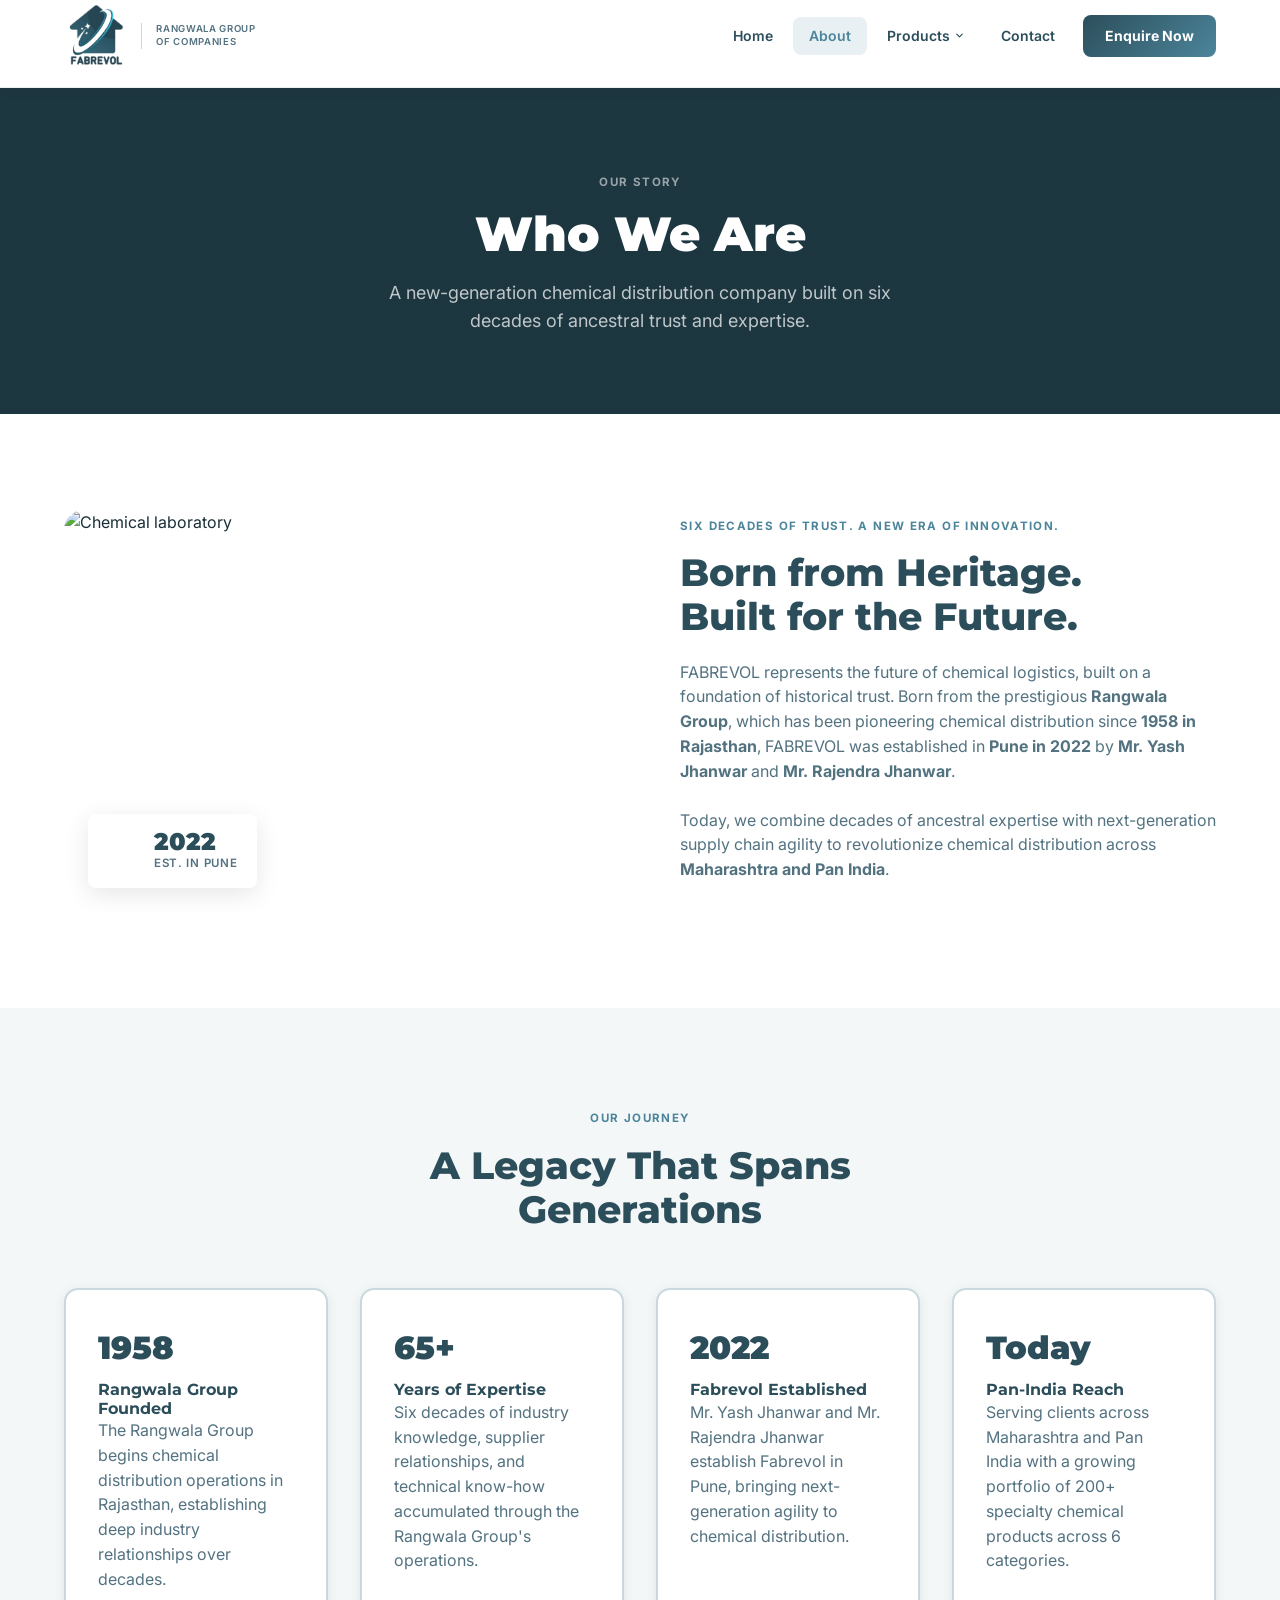
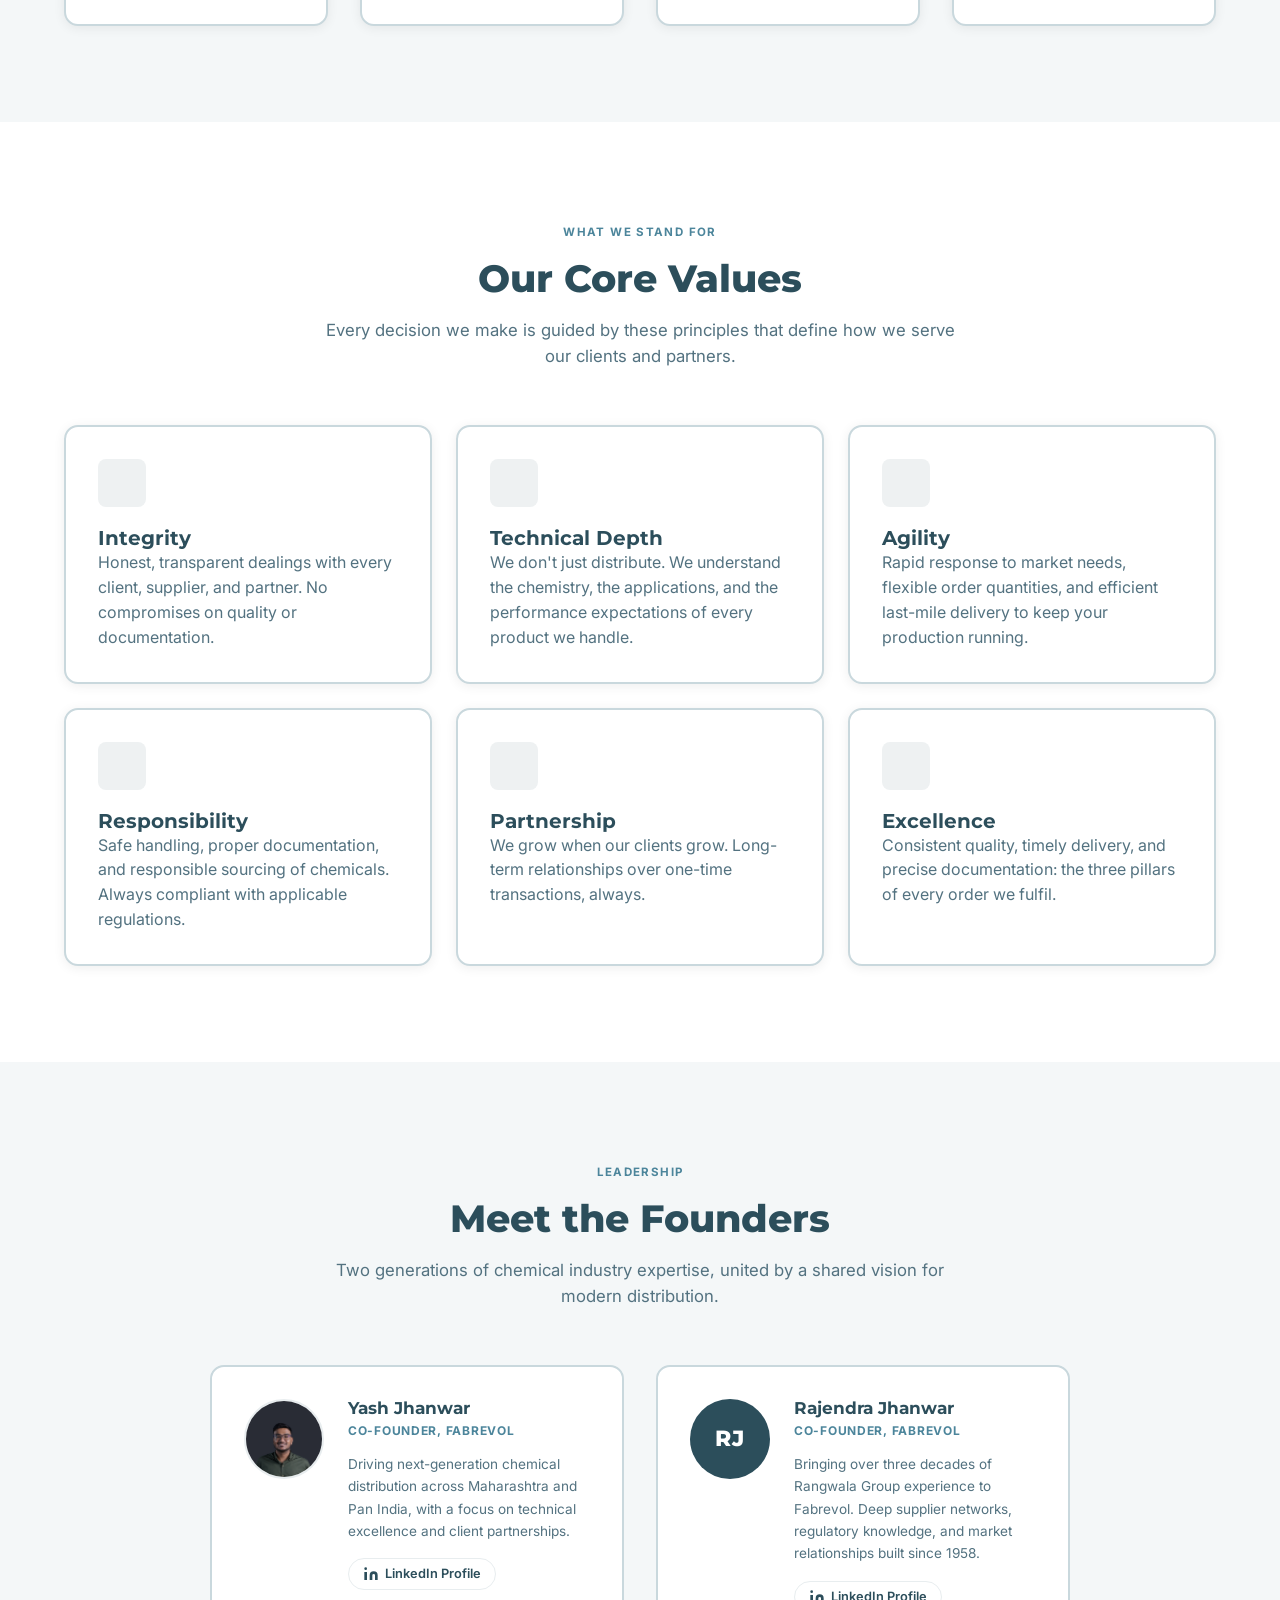
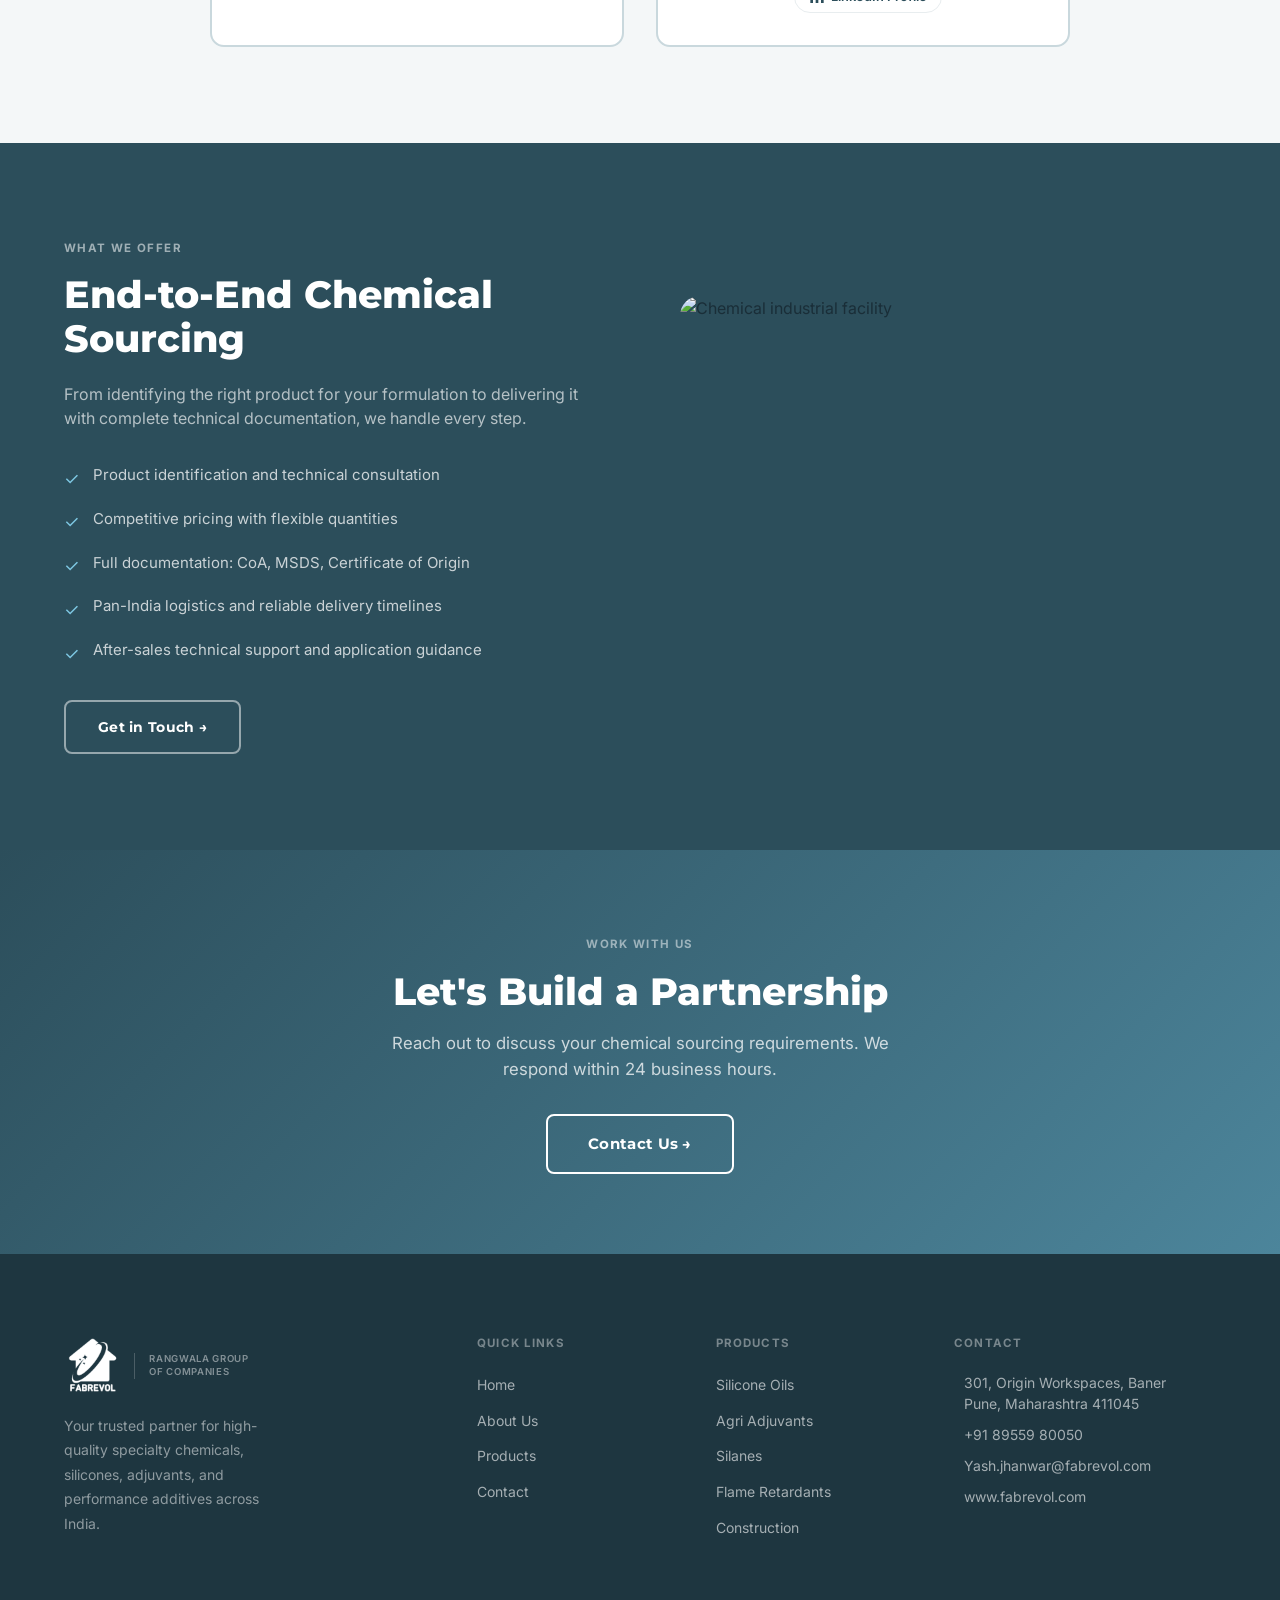
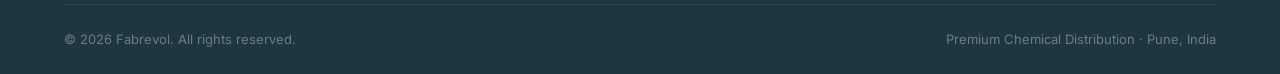
==== commit fd832b0a: "Thicker visible borders site-wide; remove AI-looking em-dashes from content Borders: table wrap 2px " ====
--- a/about.html
+++ b/about.html
@@ -3,8 +3,29 @@
 <head>
   <meta charset="UTF-8">
   <meta name="viewport" content="width=device-width, initial-scale=1.0">
-  <meta name="description" content="About Fabrevol — Born from the Rangwala Group's 65+ year legacy, we are revolutionising chemical distribution across India.">
-  <title>About — Fabrevol</title>
+
+  <!-- Primary SEO -->
+  <title>About Us | Fabrevol — Born from 65 Years of Chemical Industry Heritage</title>
+  <meta name="description" content="Fabrevol was founded in Pune in 2022 by Yash Jhanwar and Rajendra Jhanwar, born from the Rangwala Group's 65+ year legacy in chemical distribution since 1958. Serving industries across India with specialty chemicals.">
+  <meta name="keywords" content="Fabrevol about, Rangwala Group chemicals, Yash Jhanwar, Rajendra Jhanwar, chemical distributor pune history, specialty chemicals india">
+  <meta name="robots" content="index, follow">
+  <meta name="author" content="Fabrevol">
+  <link rel="canonical" href="https://www.fabrevol.com/about">
+
+  <!-- Open Graph -->
+  <meta property="og:type" content="website">
+  <meta property="og:site_name" content="Fabrevol">
+  <meta property="og:title" content="About Us | Fabrevol — Born from 65 Years of Chemical Industry Heritage">
+  <meta property="og:description" content="Fabrevol is born from the Rangwala Group's 65+ year heritage. Founded in Pune in 2022, combining ancestral expertise with next-generation supply chain agility.">
+  <meta property="og:url" content="https://www.fabrevol.com/about">
+  <meta property="og:image" content="https://www.fabrevol.com/assets/logo.png">
+
+  <!-- Twitter Card -->
+  <meta name="twitter:card" content="summary_large_image">
+  <meta name="twitter:title" content="About Us | Fabrevol — Born from 65 Years of Chemical Industry Heritage">
+  <meta name="twitter:description" content="Born from the Rangwala Group's 65+ year legacy, Fabrevol is revolutionising chemical distribution across India from Pune.">
+  <meta name="twitter:image" content="https://www.fabrevol.com/assets/logo.png">
+
   <link rel="icon" type="image/png" sizes="128x128" href="/assets/favicon.png">
   <link rel="stylesheet" href="/css/style.css">
 </head>
@@ -21,7 +42,7 @@
       <nav class="nav">
         <a href="/index.html"    class="nav-link">Home</a>
         <a href="/about.html"   class="nav-link">About</a>
-        <div class="nav-dropdown"><a href="/products.html" class="nav-link">Products<svg class="nav-dropdown__chevron" width="11" height="11" viewBox="0 0 24 24" fill="none" stroke="currentColor" stroke-width="2.5" stroke-linecap="round" stroke-linejoin="round"><polyline points="6 9 12 15 18 9"/></svg></a><div class="nav-dropdown__menu"><a href="/products.html#silicone">Silicone Oils</a><a href="/products.html#agri">Agri Adjuvants</a><a href="/products.html#rubber">Industrial Mold &amp; Release</a><a href="/products.html#silane">Silanes</a><a href="/products.html#fr">Flame Retardants</a><a href="/products.html#construction">Construction Chemicals</a></div></div>
+        <div class="nav-dropdown"><a href="/products.html" class="nav-link">Products<svg class="nav-dropdown__chevron" width="11" height="11" viewBox="0 0 24 24" fill="none" stroke="currentColor" stroke-width="2.5" stroke-linecap="round" stroke-linejoin="round"><polyline points="6 9 12 15 18 9"/></svg></a><div class="nav-dropdown__menu"><a href="/products.html#silicone">Silicone Oils</a><a href="/products.html#agri">Agrochemicals</a><a href="/products.html#rubber">Industrial Mold &amp; Release</a><a href="/products.html#paints">Paints &amp; Coatings</a><a href="/products.html#pigments">Organic Pigments</a><a href="/products.html#silane">Silanes</a><a href="/products.html#fr">Flame Retardants</a><a href="/products.html#construction">Construction Chemicals</a></div></div>
         <a href="/contact.html" class="nav-link">Contact</a>
         <a href="/contact.html" class="btn-nav" style="margin-left:0.5rem;">Enquire Now</a>
       </nav>
@@ -34,7 +55,7 @@
 <div class="mobile-nav" id="mobile-nav">
   <a href="/index.html"    class="nav-link">Home</a>
   <a href="/about.html"   class="nav-link">About</a>
-  <div class="nav-dropdown"><a href="/products.html" class="nav-link">Products<svg class="nav-dropdown__chevron" width="11" height="11" viewBox="0 0 24 24" fill="none" stroke="currentColor" stroke-width="2.5" stroke-linecap="round" stroke-linejoin="round"><polyline points="6 9 12 15 18 9"/></svg></a><div class="nav-dropdown__menu"><a href="/products.html#silicone">Silicone Oils</a><a href="/products.html#agri">Agri Adjuvants</a><a href="/products.html#rubber">Industrial Mold &amp; Release</a><a href="/products.html#silane">Silanes</a><a href="/products.html#fr">Flame Retardants</a><a href="/products.html#construction">Construction Chemicals</a></div></div>
+  <div class="nav-dropdown"><a href="/products.html" class="nav-link">Products<svg class="nav-dropdown__chevron" width="11" height="11" viewBox="0 0 24 24" fill="none" stroke="currentColor" stroke-width="2.5" stroke-linecap="round" stroke-linejoin="round"><polyline points="6 9 12 15 18 9"/></svg></a><div class="nav-dropdown__menu"><a href="/products.html#silicone">Silicone Oils</a><a href="/products.html#agri">Agrochemicals</a><a href="/products.html#rubber">Industrial Mold &amp; Release</a><a href="/products.html#paints">Paints &amp; Coatings</a><a href="/products.html#pigments">Organic Pigments</a><a href="/products.html#silane">Silanes</a><a href="/products.html#fr">Flame Retardants</a><a href="/products.html#construction">Construction Chemicals</a></div></div>
   <a href="/contact.html" class="nav-link">Contact</a>
   <a href="/contact.html" class="btn-nav">Enquire Now</a>
 </div>
@@ -118,12 +139,12 @@
       <div class="value-card reveal reveal-delay-1">
         <div class="value-card__icon"><i data-lucide="shield-check"></i></div>
         <h3>Integrity</h3>
-        <p>Honest, transparent dealings with every client, supplier, and partner — no compromises on quality or documentation.</p>
+        <p>Honest, transparent dealings with every client, supplier, and partner. No compromises on quality or documentation.</p>
       </div>
       <div class="value-card reveal reveal-delay-2">
         <div class="value-card__icon"><i data-lucide="flask-conical"></i></div>
         <h3>Technical Depth</h3>
-        <p>We don't just distribute — we understand the chemistry, the applications, and the performance expectations of every product we handle.</p>
+        <p>We don't just distribute. We understand the chemistry, the applications, and the performance expectations of every product we handle.</p>
       </div>
       <div class="value-card reveal reveal-delay-3">
         <div class="value-card__icon"><i data-lucide="zap"></i></div>
@@ -133,7 +154,7 @@
       <div class="value-card reveal reveal-delay-1">
         <div class="value-card__icon"><i data-lucide="leaf"></i></div>
         <h3>Responsibility</h3>
-        <p>Safe handling, proper documentation, and responsible sourcing of chemicals — always compliant with applicable regulations.</p>
+        <p>Safe handling, proper documentation, and responsible sourcing of chemicals. Always compliant with applicable regulations.</p>
       </div>
       <div class="value-card reveal reveal-delay-2">
         <div class="value-card__icon"><i data-lucide="handshake"></i></div>
@@ -143,7 +164,7 @@
       <div class="value-card reveal reveal-delay-3">
         <div class="value-card__icon"><i data-lucide="award"></i></div>
         <h3>Excellence</h3>
-        <p>Consistent quality, timely delivery, and precise documentation — the three pillars of every order we fulfil.</p>
+        <p>Consistent quality, timely delivery, and precise documentation: the three pillars of every order we fulfil.</p>
       </div>
     </div>
   </div>
@@ -183,7 +204,7 @@
         <div class="founder-info">
           <h3 class="founder-name">Rajendra Jhanwar</h3>
           <p class="founder-role">Co-Founder, Fabrevol</p>
-          <p class="founder-bio">Bringing over three decades of Rangwala Group experience to Fabrevol — deep supplier networks, regulatory knowledge, and market relationships built since 1958.</p>
+          <p class="founder-bio">Bringing over three decades of Rangwala Group experience to Fabrevol. Deep supplier networks, regulatory knowledge, and market relationships built since 1958.</p>
           <a href="https://www.linkedin.com/in/rajendra-jhanwar-627b2b1b1/" target="_blank" rel="noopener" class="founder-linkedin">
             <svg width="16" height="16" viewBox="0 0 24 24" fill="currentColor"><path d="M16 8a6 6 0 0 1 6 6v7h-4v-7a2 2 0 0 0-2-2 2 2 0 0 0-2 2v7h-4v-7a6 6 0 0 1 6-6z"/><rect x="2" y="9" width="4" height="12"/><circle cx="4" cy="4" r="2"/></svg>
             LinkedIn Profile
@@ -202,7 +223,7 @@
       <div class="text-block">
         <span class="label">What We Offer</span>
         <h2>End-to-End Chemical Sourcing</h2>
-        <p>From identifying the right product for your formulation to delivering it with complete technical documentation — we handle every step.</p>
+        <p>From identifying the right product for your formulation to delivering it with complete technical documentation, we handle every step.</p>
         <div style="display:flex; flex-direction:column; gap:0.875rem; margin-top:2rem;">
           <div style="display:flex; gap:0.875rem; align-items:flex-start;">
             <span style="color:#7EC8E3; font-size:1.1rem; margin-top:0.1rem;">✓</span>
@@ -214,7 +235,7 @@
           </div>
           <div style="display:flex; gap:0.875rem; align-items:flex-start;">
             <span style="color:#7EC8E3; font-size:1.1rem; margin-top:0.1rem;">✓</span>
-            <span style="color:rgba(255,255,255,0.75); font-size:0.9375rem;">Full documentation — CoA, MSDS, Certificate of Origin</span>
+            <span style="color:rgba(255,255,255,0.75); font-size:0.9375rem;">Full documentation: CoA, MSDS, Certificate of Origin</span>
           </div>
           <div style="display:flex; gap:0.875rem; align-items:flex-start;">
             <span style="color:#7EC8E3; font-size:1.1rem; margin-top:0.1rem;">✓</span>
@@ -239,7 +260,7 @@
   <div class="container">
     <span class="label" style="color:rgba(255,255,255,0.5)">Work With Us</span>
     <h2>Let's Build a Partnership</h2>
-    <p>Reach out to discuss your chemical sourcing requirements — we respond within 24 business hours.</p>
+    <p>Reach out to discuss your chemical sourcing requirements. We respond within 24 business hours.</p>
     <a href="/contact.html" class="btn btn--outline btn--lg" style="border-color:white; color:white;">Contact Us →</a>
   </div>
 </div>
--- a/css/style.css
+++ b/css/style.css
@@ -507,7 +507,7 @@
   gap: 1.5rem;
   align-items: flex-start;
   background: white;
-  border: 1.5px solid var(--gray-100);
+  border: 2px solid var(--gray-200);
   border-radius: var(--radius-md);
   padding: 2rem;
   transition: box-shadow 0.25s, border-color 0.25s;
@@ -567,9 +567,9 @@
 .value-grid { display: grid; grid-template-columns: repeat(3, 1fr); gap: 1.5rem; }
 .value-card {
   padding: 2rem;
-  border: 1.5px solid var(--gray-200);
+  border: 2px solid var(--gray-200);
   border-radius: var(--radius-md);
-  box-shadow: 0 2px 10px rgba(0,0,0,0.06);
+  box-shadow: 0 2px 12px rgba(0,0,0,0.07);
   transition: border-color 0.25s, box-shadow 0.25s, transform 0.25s;
   background: white;
 }
@@ -606,10 +606,10 @@
 .prod-grid { display: grid; grid-template-columns: repeat(auto-fit, minmax(260px, 1fr)); gap: 1.5rem; }
 .prod-card {
   background: white;
-  border: 1.5px solid var(--gray-200);
+  border: 2px solid var(--gray-200);
   border-radius: var(--radius-md);
   padding: 1.75rem;
-  box-shadow: 0 2px 10px rgba(0,0,0,0.06);
+  box-shadow: 0 2px 12px rgba(0,0,0,0.07);
   transition: border-color 0.2s, box-shadow 0.2s, transform 0.2s;
 }
 .prod-card:hover { border-color: var(--primary); box-shadow: var(--shadow-md); transform: translateY(-3px); }
@@ -622,20 +622,22 @@
 /* ─────────────────────────────────────────
    TABLES
 ───────────────────────────────────────── */
-.table-wrap { overflow-x: auto; border-radius: var(--radius-md); border: 1.5px solid var(--gray-100); box-shadow: var(--shadow-sm); }
+.table-wrap { overflow-x: auto; border-radius: var(--radius-md); border: 2px solid var(--gray-200); box-shadow: var(--shadow-md); }
 .data-table { width: 100%; border-collapse: collapse; font-size: 0.875rem; }
 .data-table thead tr { background: var(--primary); }
-.data-table thead th { padding: 1rem 1.25rem; text-align: left; color: white; font-weight: 700; font-size: 0.8125rem; letter-spacing: 0.04em; white-space: nowrap; }
-.data-table tbody tr { border-bottom: 1px solid var(--gray-100); transition: background 0.15s; }
+.data-table thead th { padding: 1rem 1.25rem; text-align: left; color: white; font-weight: 700; font-size: 0.8125rem; letter-spacing: 0.04em; white-space: nowrap; border-right: 1px solid rgba(255,255,255,0.15); }
+.data-table thead th:last-child { border-right: none; }
+.data-table tbody tr { border-bottom: 1.5px solid var(--gray-200); transition: background 0.15s; }
 .data-table tbody tr:last-child { border-bottom: none; }
 .data-table tbody tr:hover { background: var(--accent-light); }
 .data-table tbody tr:nth-child(even) { background: var(--off-white); }
 .data-table tbody tr:nth-child(even):hover { background: var(--accent-light); }
-.data-table td { padding: 0.875rem 1.25rem; color: var(--text); vertical-align: top; }
+.data-table td { padding: 0.875rem 1.25rem; color: var(--text); vertical-align: top; border-right: 1px solid var(--gray-200); }
+.data-table td:last-child { border-right: none; }
 
 /* Tags / chips */
-.tag { display: inline-flex; align-items: center; gap: 0.375rem; padding: 0.3rem 0.75rem; background: var(--off-white); border-radius: 100px; font-size: 0.78rem; font-weight: 600; color: var(--primary); margin: 0.2rem; }
-.tag--accent { background: var(--accent-light); color: var(--accent); }
+.tag { display: inline-flex; align-items: center; gap: 0.375rem; padding: 0.3rem 0.8rem; background: white; border: 1.5px solid var(--gray-200); border-radius: 6px; font-size: 0.78rem; font-weight: 600; color: var(--primary); margin: 0.2rem; }
+.tag--accent { background: white; border-color: var(--accent); color: var(--accent); }
 
 /* ─────────────────────────────────────────
    CTA BANNER
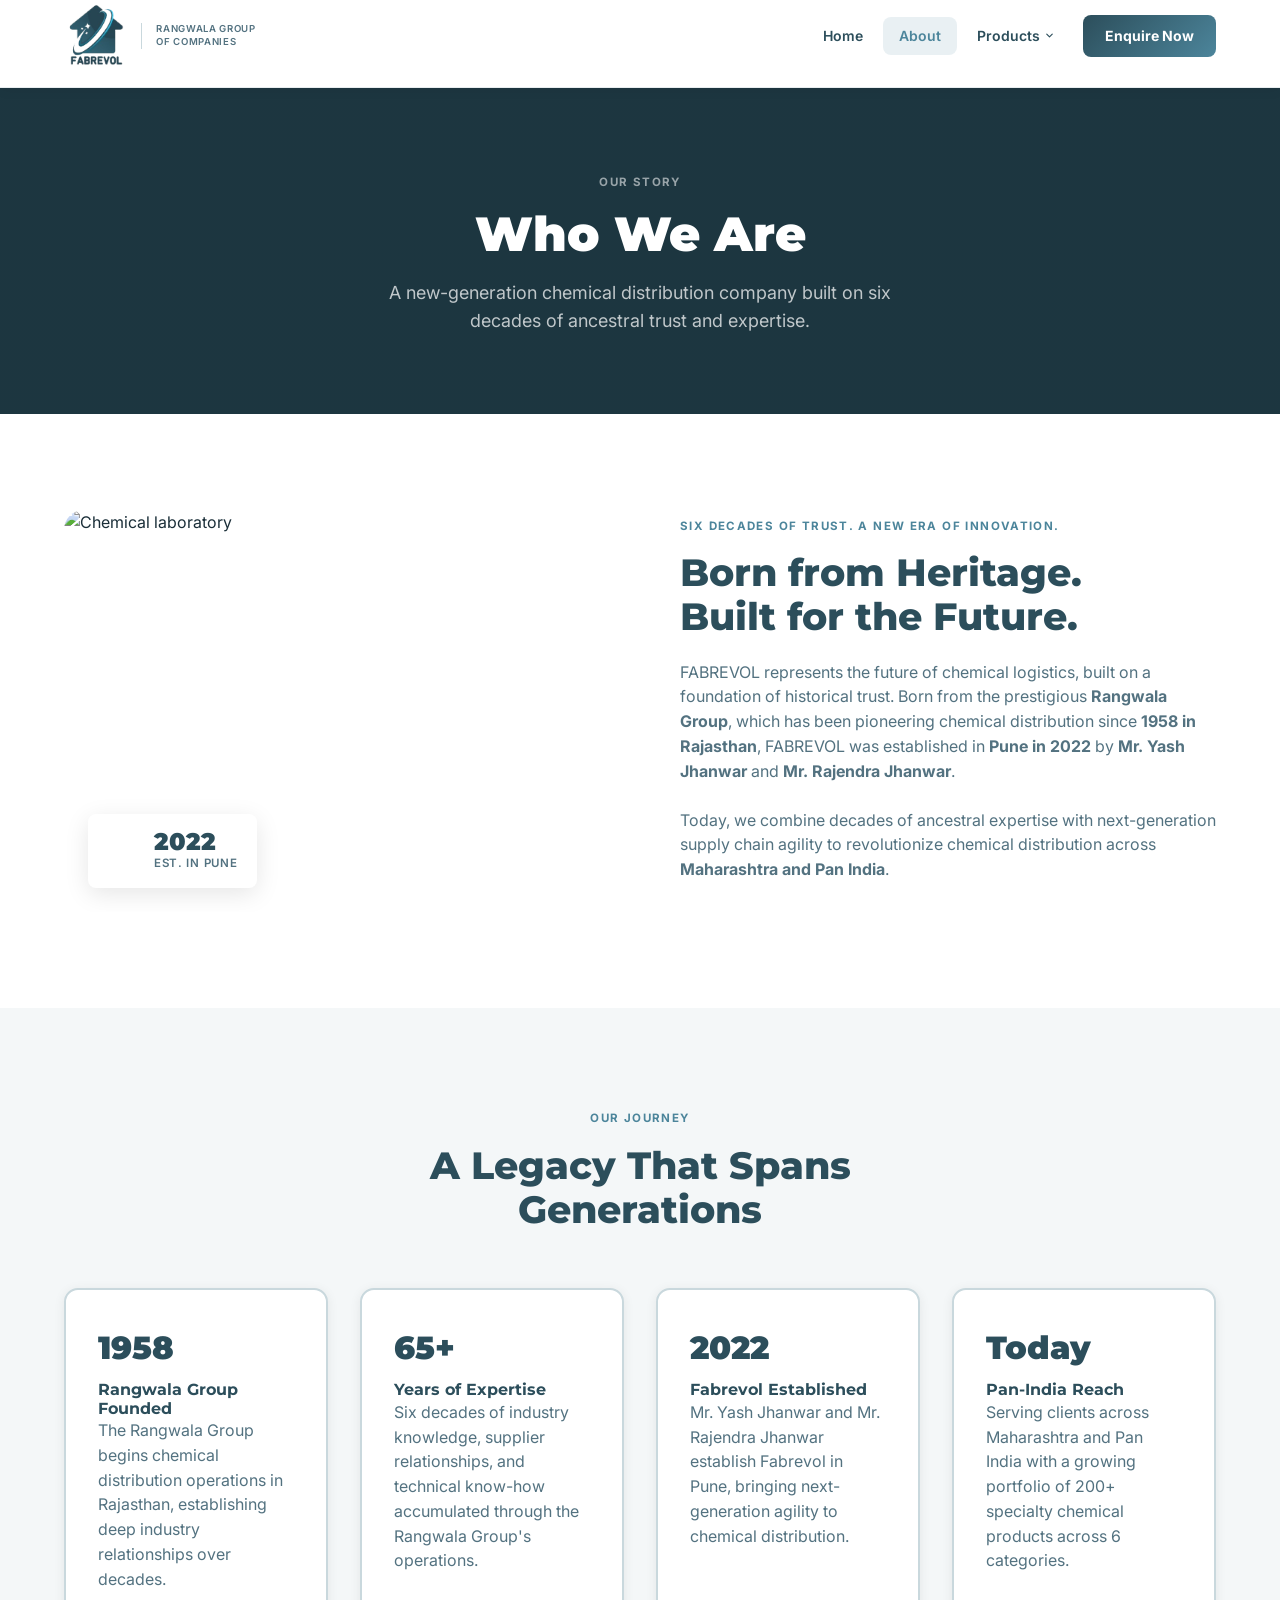
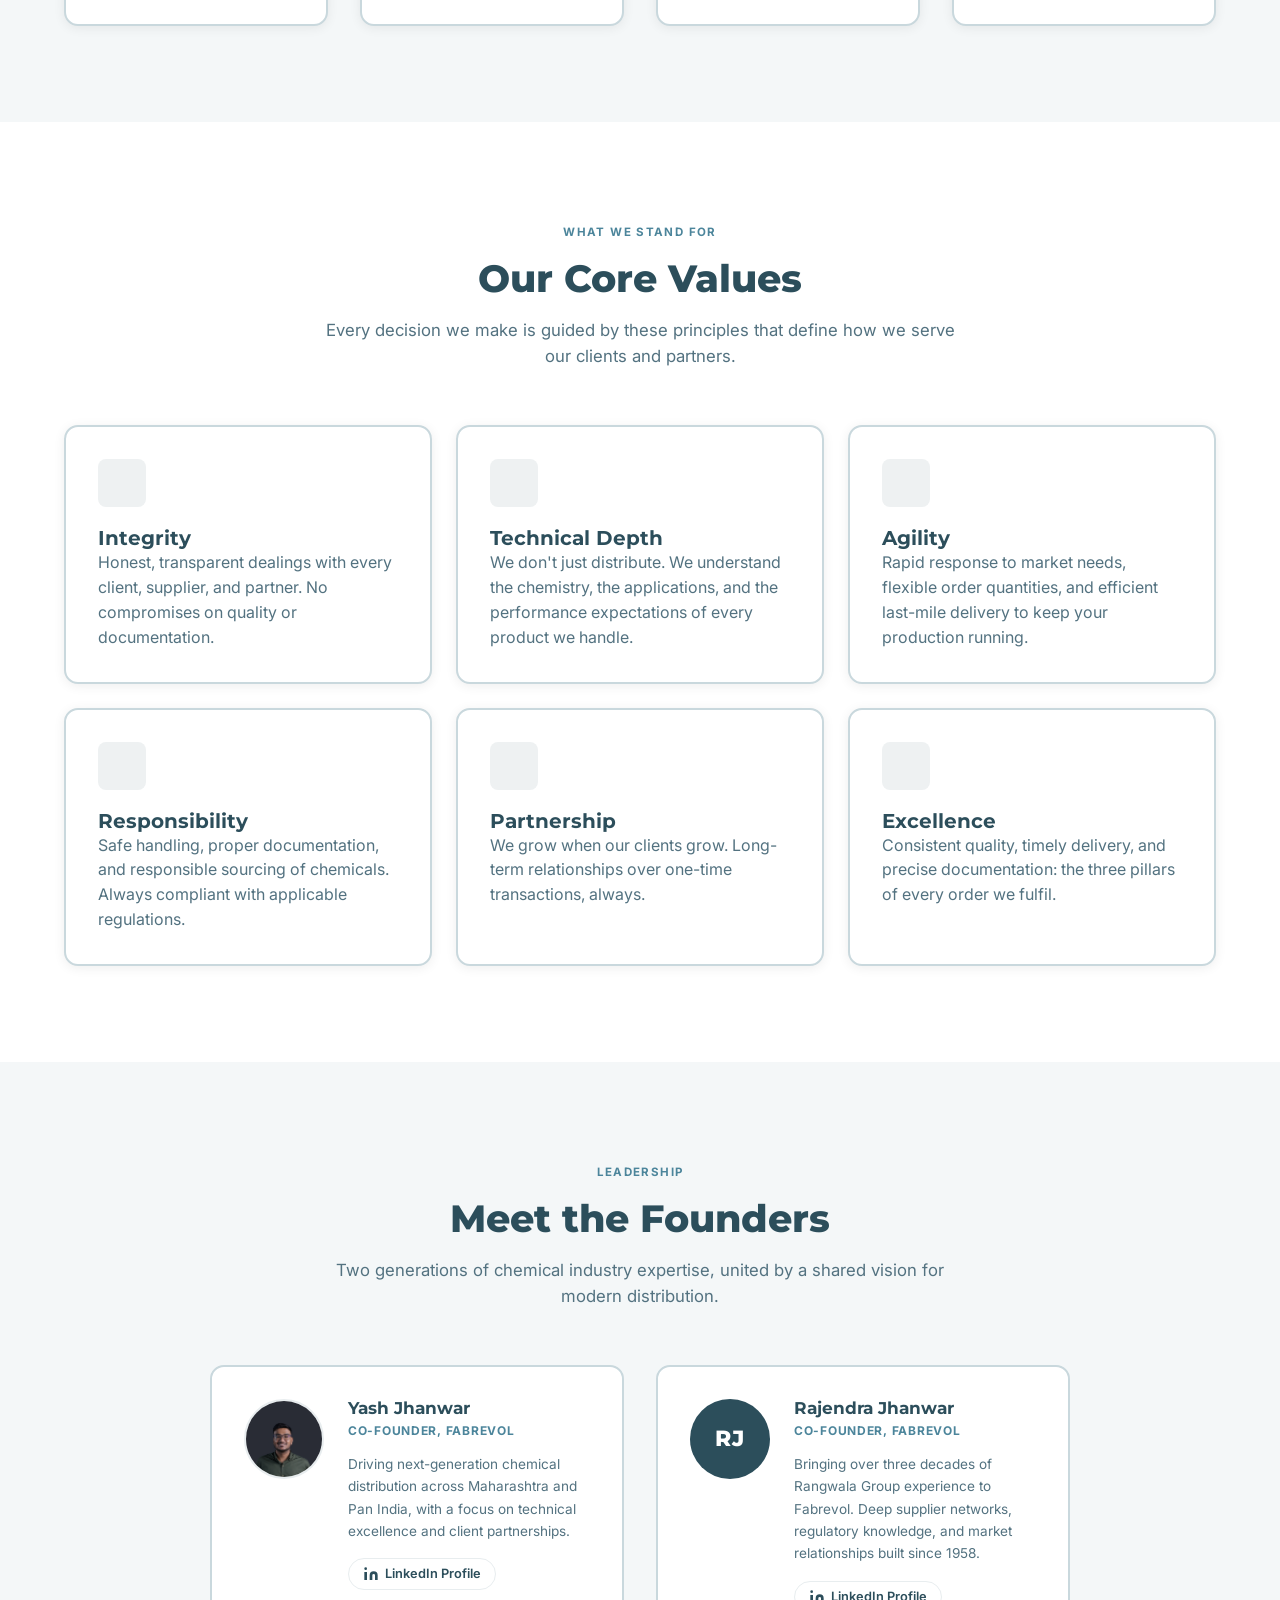
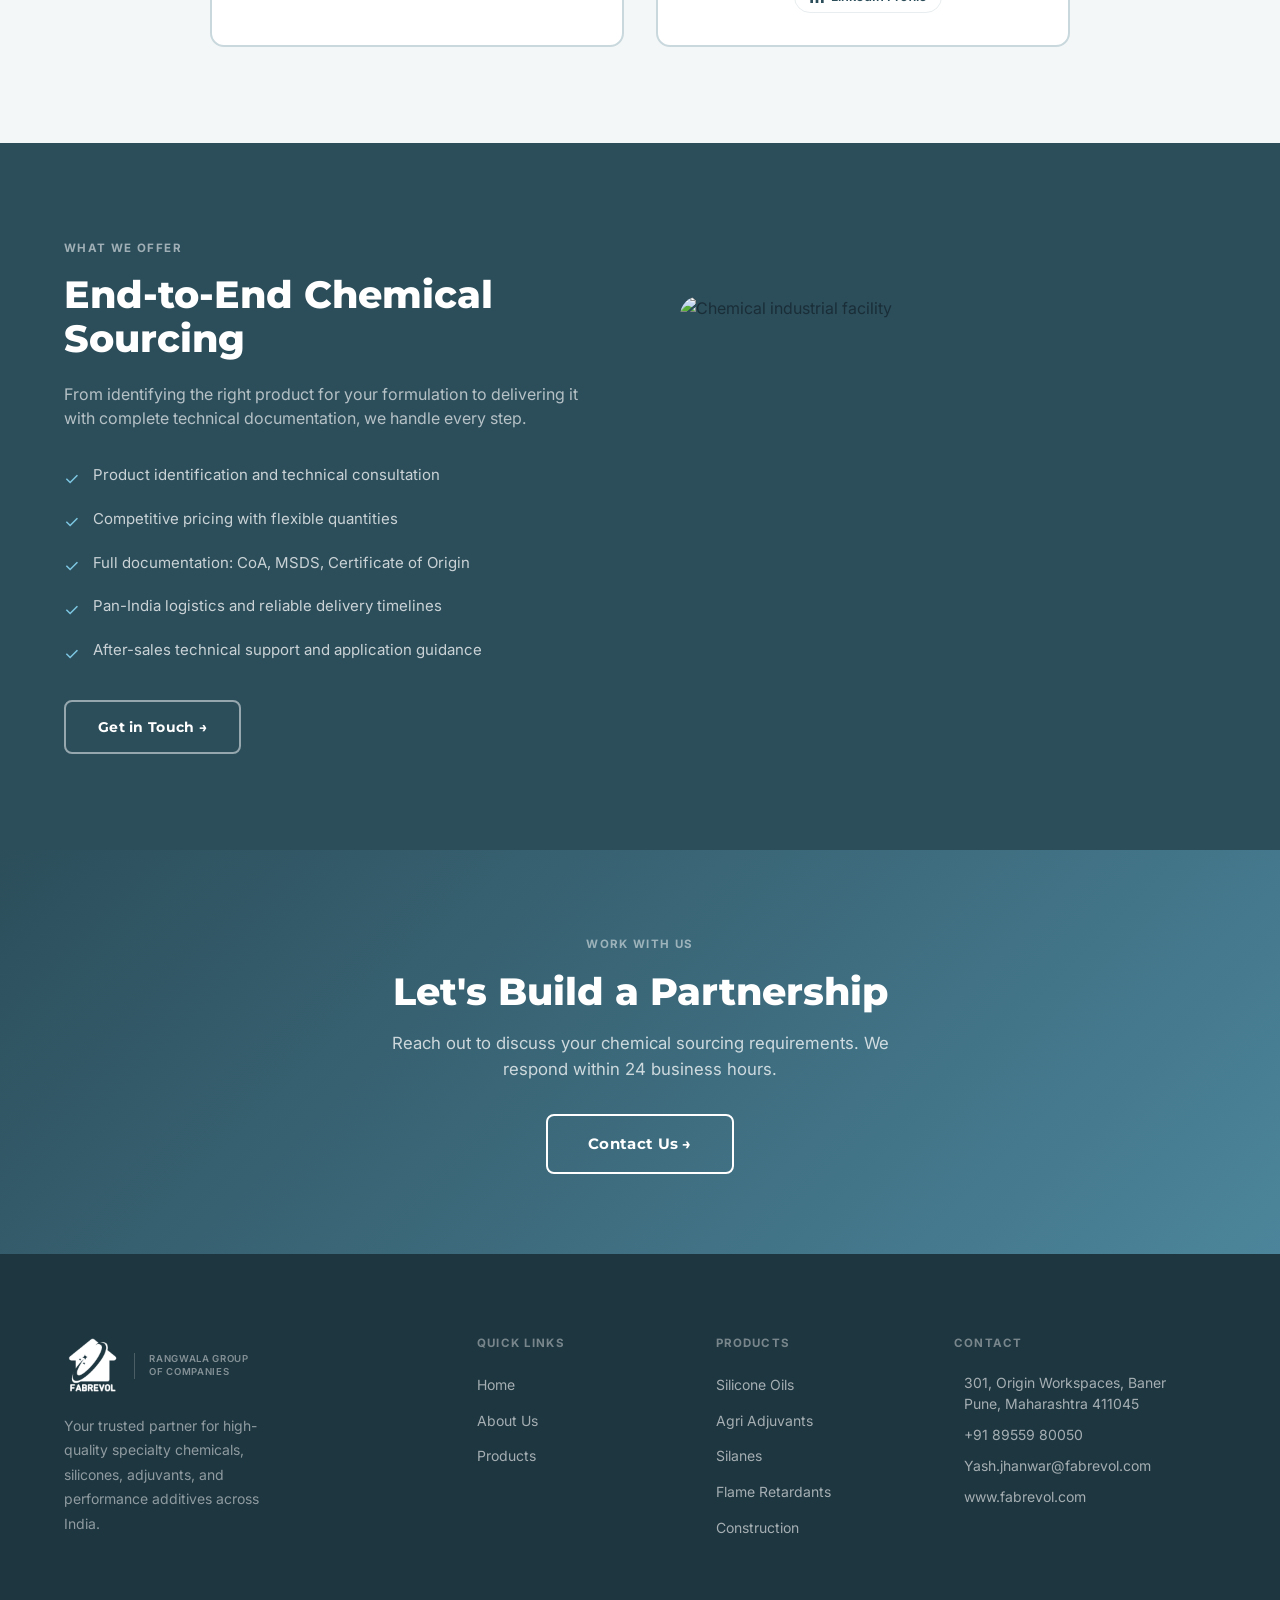
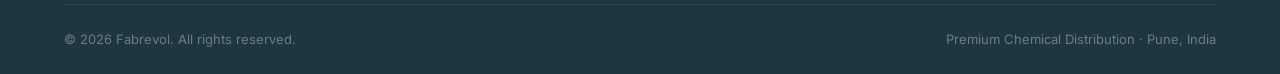
==== commit 17abb578: "Remove redundant Contact nav link, keep Enquire Now button Co-Authored-By: Claude Sonnet 4.6 <norepl" ====
--- a/about.html
+++ b/about.html
@@ -43,7 +43,6 @@
         <a href="/index.html"    class="nav-link">Home</a>
         <a href="/about.html"   class="nav-link">About</a>
         <div class="nav-dropdown"><a href="/products.html" class="nav-link">Products<svg class="nav-dropdown__chevron" width="11" height="11" viewBox="0 0 24 24" fill="none" stroke="currentColor" stroke-width="2.5" stroke-linecap="round" stroke-linejoin="round"><polyline points="6 9 12 15 18 9"/></svg></a><div class="nav-dropdown__menu"><a href="/products.html#silicone">Silicone Oils</a><a href="/products.html#agri">Agrochemicals</a><a href="/products.html#rubber">Industrial Mold &amp; Release</a><a href="/products.html#paints">Paints &amp; Coatings</a><a href="/products.html#pigments">Organic Pigments</a><a href="/products.html#silane">Silanes</a><a href="/products.html#fr">Flame Retardants</a><a href="/products.html#construction">Construction Chemicals</a></div></div>
-        <a href="/contact.html" class="nav-link">Contact</a>
         <a href="/contact.html" class="btn-nav" style="margin-left:0.5rem;">Enquire Now</a>
       </nav>
       <button class="hamburger" id="hamburger" aria-label="Menu">
@@ -56,7 +55,6 @@
   <a href="/index.html"    class="nav-link">Home</a>
   <a href="/about.html"   class="nav-link">About</a>
   <div class="nav-dropdown"><a href="/products.html" class="nav-link">Products<svg class="nav-dropdown__chevron" width="11" height="11" viewBox="0 0 24 24" fill="none" stroke="currentColor" stroke-width="2.5" stroke-linecap="round" stroke-linejoin="round"><polyline points="6 9 12 15 18 9"/></svg></a><div class="nav-dropdown__menu"><a href="/products.html#silicone">Silicone Oils</a><a href="/products.html#agri">Agrochemicals</a><a href="/products.html#rubber">Industrial Mold &amp; Release</a><a href="/products.html#paints">Paints &amp; Coatings</a><a href="/products.html#pigments">Organic Pigments</a><a href="/products.html#silane">Silanes</a><a href="/products.html#fr">Flame Retardants</a><a href="/products.html#construction">Construction Chemicals</a></div></div>
-  <a href="/contact.html" class="nav-link">Contact</a>
   <a href="/contact.html" class="btn-nav">Enquire Now</a>
 </div>
 
@@ -282,7 +280,6 @@
           <li><a href="/index.html">Home</a></li>
           <li><a href="/about.html">About Us</a></li>
           <li><a href="/products.html">Products</a></li>
-          <li><a href="/contact.html">Contact</a></li>
         </ul>
       </div>
       <div>
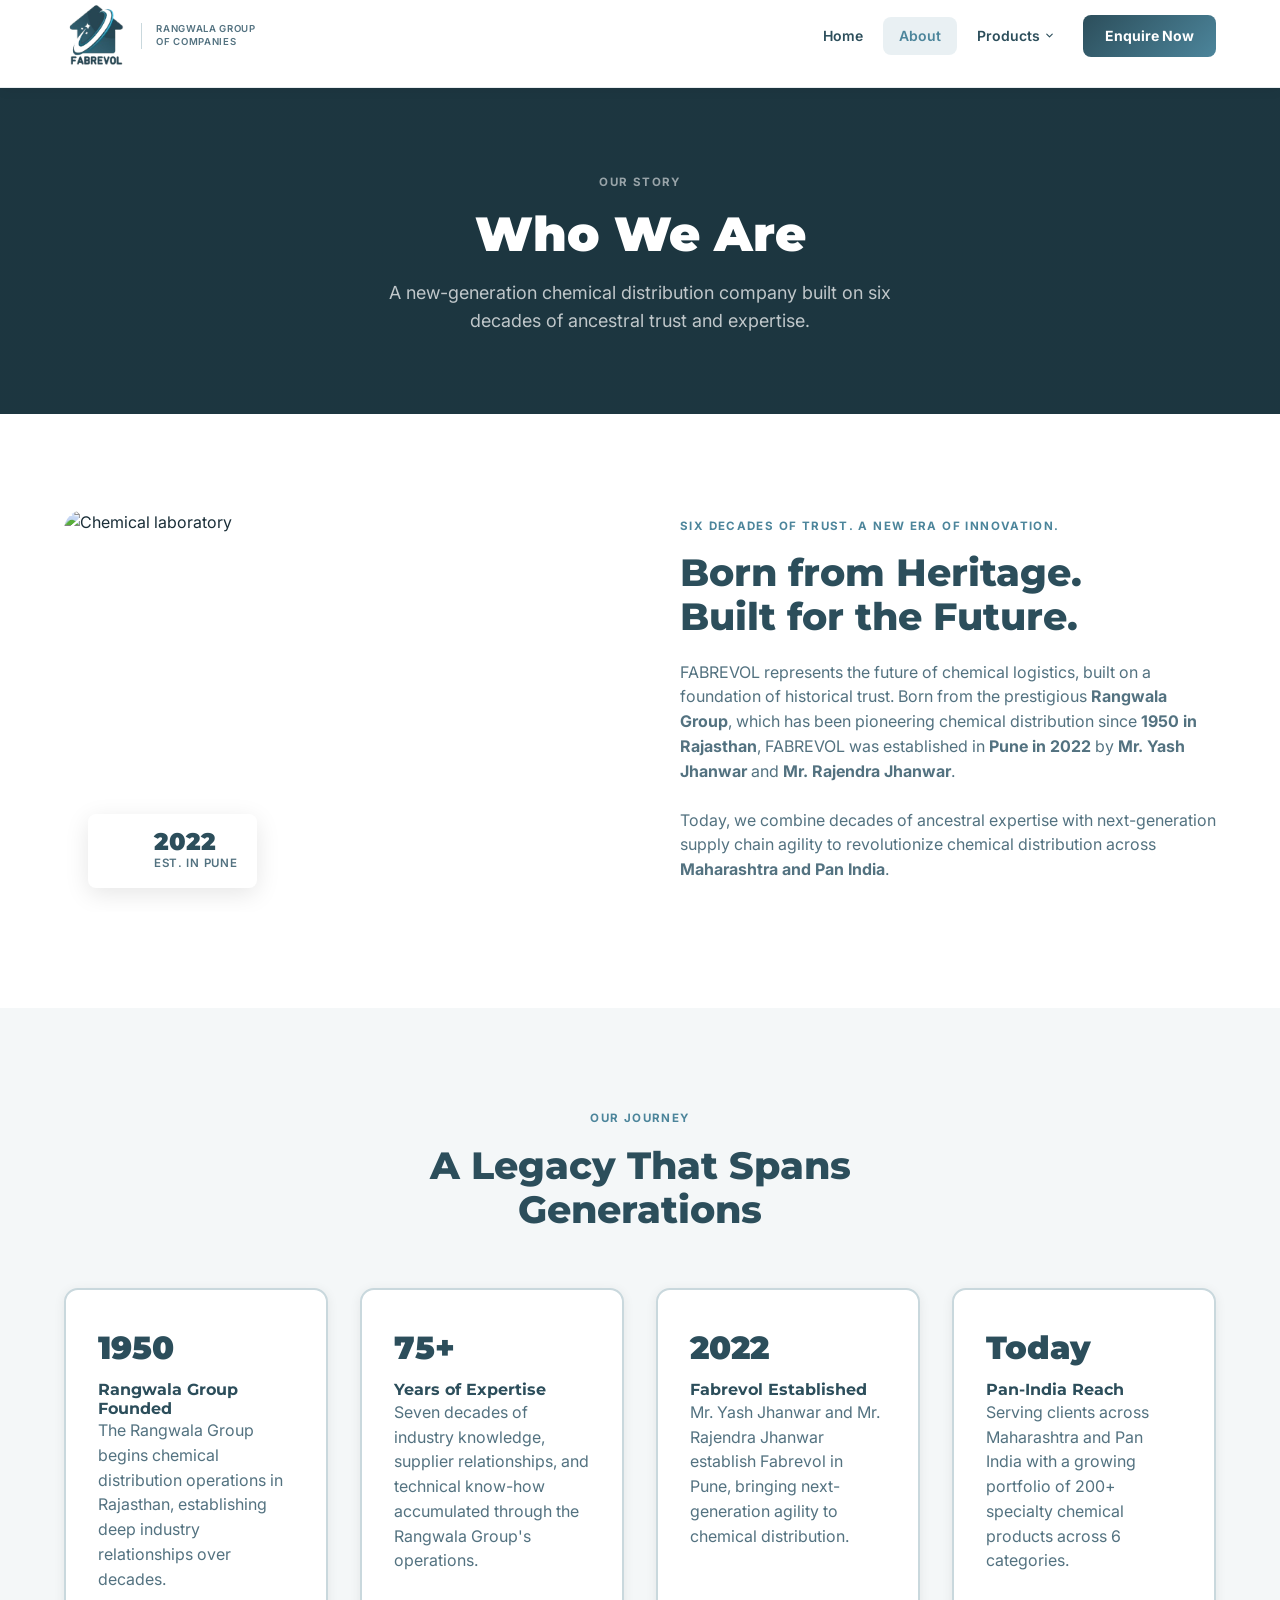
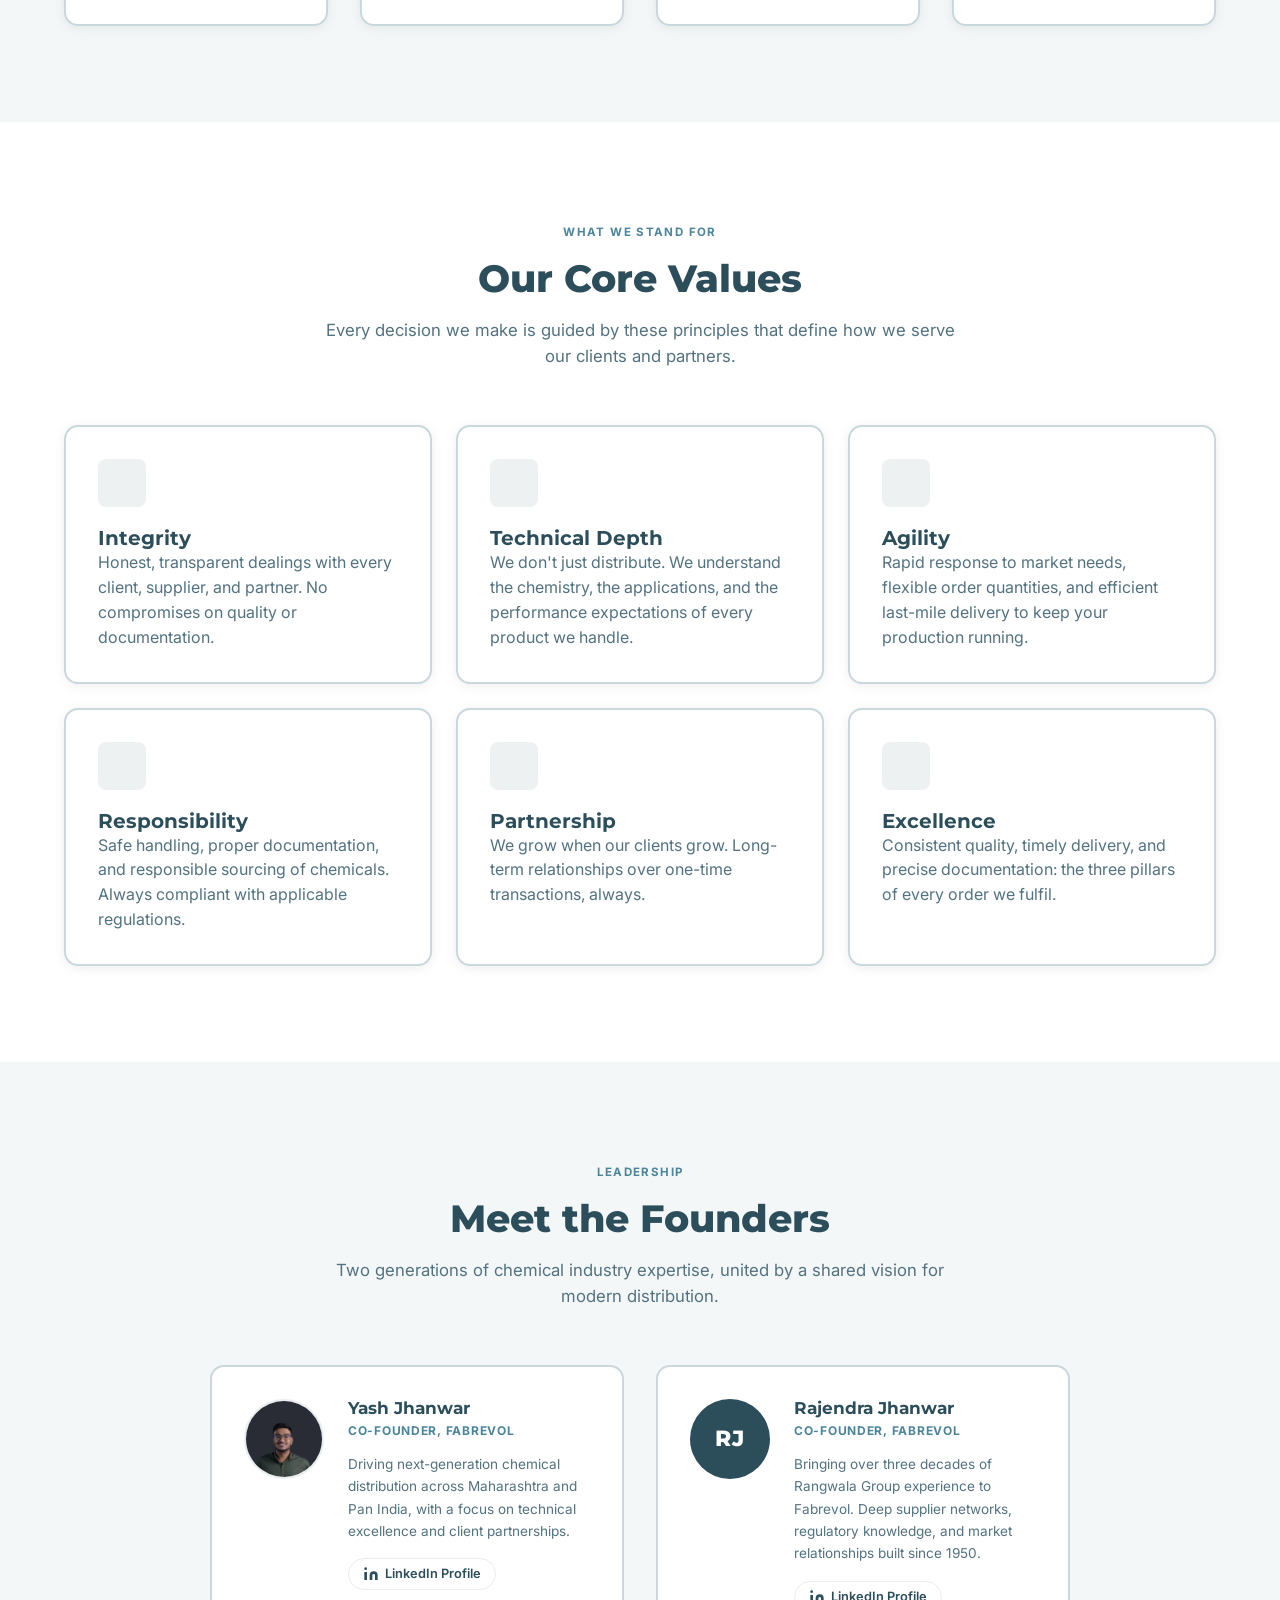
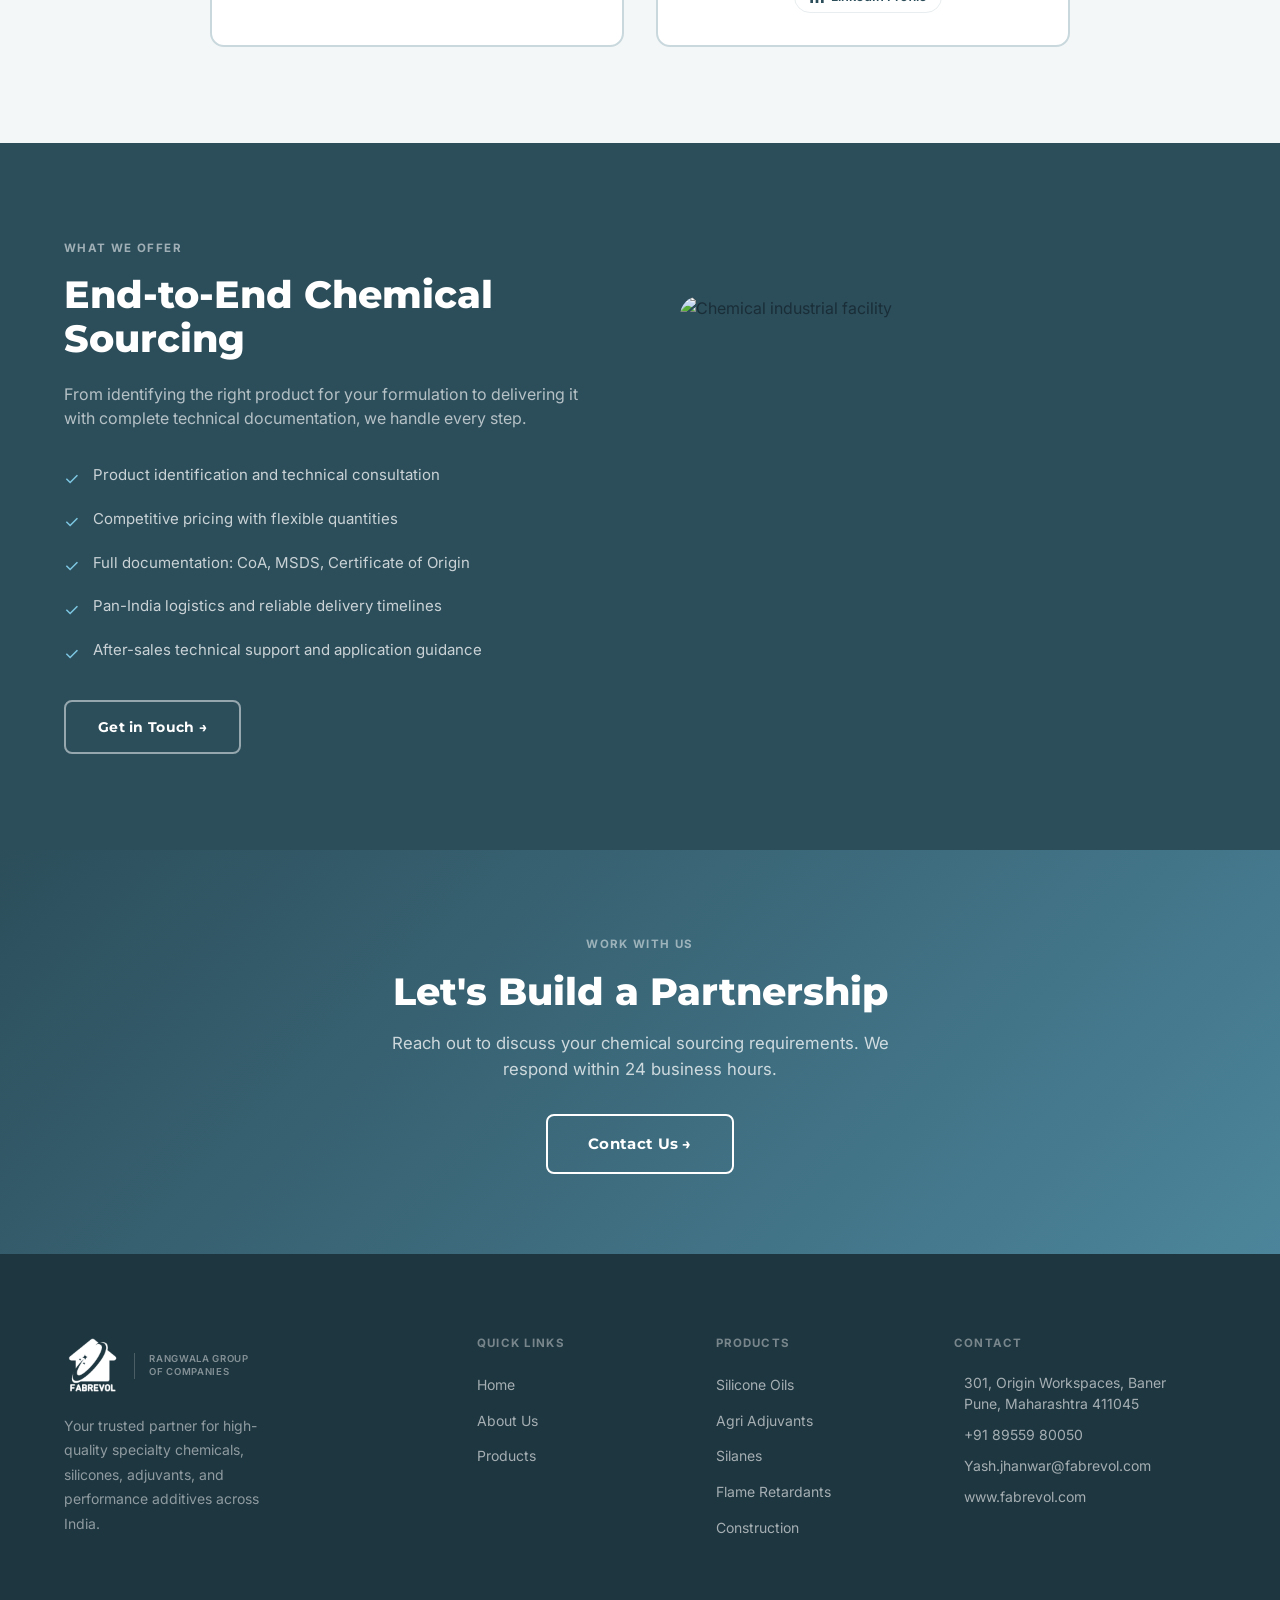
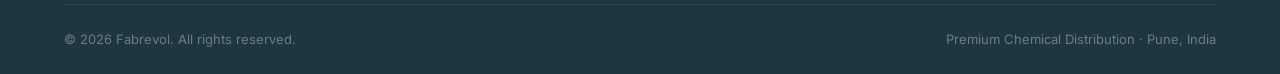
==== commit a2f08cf0: "Update Rangwala Group founding year to 1950, heritage to 75 years; update principals heading" ====
--- a/about.html
+++ b/about.html
@@ -5,8 +5,8 @@
   <meta name="viewport" content="width=device-width, initial-scale=1.0">
 
   <!-- Primary SEO -->
-  <title>About Us | Fabrevol — Born from 65 Years of Chemical Industry Heritage</title>
-  <meta name="description" content="Fabrevol was founded in Pune in 2022 by Yash Jhanwar and Rajendra Jhanwar, born from the Rangwala Group's 65+ year legacy in chemical distribution since 1958. Serving industries across India with specialty chemicals.">
+  <title>About Us | Fabrevol — Born from 75 Years of Chemical Industry Heritage</title>
+  <meta name="description" content="Fabrevol was founded in Pune in 2022 by Yash Jhanwar and Rajendra Jhanwar, born from the Rangwala Group's 75+ year legacy in chemical distribution since 1950. Serving industries across India with specialty chemicals.">
   <meta name="keywords" content="Fabrevol about, Rangwala Group chemicals, Yash Jhanwar, Rajendra Jhanwar, chemical distributor pune history, specialty chemicals india">
   <meta name="robots" content="index, follow">
   <meta name="author" content="Fabrevol">
@@ -15,15 +15,15 @@
   <!-- Open Graph -->
   <meta property="og:type" content="website">
   <meta property="og:site_name" content="Fabrevol">
-  <meta property="og:title" content="About Us | Fabrevol — Born from 65 Years of Chemical Industry Heritage">
-  <meta property="og:description" content="Fabrevol is born from the Rangwala Group's 65+ year heritage. Founded in Pune in 2022, combining ancestral expertise with next-generation supply chain agility.">
+  <meta property="og:title" content="About Us | Fabrevol — Born from 75 Years of Chemical Industry Heritage">
+  <meta property="og:description" content="Fabrevol is born from the Rangwala Group's 75+ year heritage. Founded in Pune in 2022, combining ancestral expertise with next-generation supply chain agility.">
   <meta property="og:url" content="https://www.fabrevol.com/about">
   <meta property="og:image" content="https://www.fabrevol.com/assets/logo.png">
 
   <!-- Twitter Card -->
   <meta name="twitter:card" content="summary_large_image">
-  <meta name="twitter:title" content="About Us | Fabrevol — Born from 65 Years of Chemical Industry Heritage">
-  <meta name="twitter:description" content="Born from the Rangwala Group's 65+ year legacy, Fabrevol is revolutionising chemical distribution across India from Pune.">
+  <meta name="twitter:title" content="About Us | Fabrevol — Born from 75 Years of Chemical Industry Heritage">
+  <meta name="twitter:description" content="Born from the Rangwala Group's 75+ year legacy, Fabrevol is revolutionising chemical distribution across India from Pune.">
   <meta name="twitter:image" content="https://www.fabrevol.com/assets/logo.png">
 
   <link rel="icon" type="image/png" sizes="128x128" href="/assets/favicon.png">
@@ -86,7 +86,7 @@
       <div class="text-block reveal reveal-delay-2">
         <span class="label">Six Decades of Trust. A New Era of Innovation.</span>
         <h2>Born from Heritage.<br>Built for the Future.</h2>
-        <p>FABREVOL represents the future of chemical logistics, built on a foundation of historical trust. Born from the prestigious <strong>Rangwala Group</strong>, which has been pioneering chemical distribution since <strong>1958 in Rajasthan</strong>, FABREVOL was established in <strong>Pune in 2022</strong> by <strong>Mr. Yash Jhanwar</strong> and <strong>Mr. Rajendra Jhanwar</strong>.</p>
+        <p>FABREVOL represents the future of chemical logistics, built on a foundation of historical trust. Born from the prestigious <strong>Rangwala Group</strong>, which has been pioneering chemical distribution since <strong>1950 in Rajasthan</strong>, FABREVOL was established in <strong>Pune in 2022</strong> by <strong>Mr. Yash Jhanwar</strong> and <strong>Mr. Rajendra Jhanwar</strong>.</p>
         <p>Today, we combine decades of ancestral expertise with next-generation supply chain agility to revolutionize chemical distribution across <strong>Maharashtra and Pan India</strong>.</p>
       </div>
     </div>
@@ -102,14 +102,14 @@
     </div>
     <div style="display:grid; grid-template-columns: repeat(auto-fit, minmax(240px,1fr)); gap:2rem;">
       <div class="value-card reveal reveal-delay-1">
-        <div style="font-family:'Montserrat',sans-serif; font-weight:900; font-size:2rem; color:var(--primary); margin-bottom:0.5rem;">1958</div>
+        <div style="font-family:'Montserrat',sans-serif; font-weight:900; font-size:2rem; color:var(--primary); margin-bottom:0.5rem;">1950</div>
         <h4>Rangwala Group Founded</h4>
         <p>The Rangwala Group begins chemical distribution operations in Rajasthan, establishing deep industry relationships over decades.</p>
       </div>
       <div class="value-card reveal reveal-delay-2">
-        <div style="font-family:'Montserrat',sans-serif; font-weight:900; font-size:2rem; color:var(--primary); margin-bottom:0.5rem;">65+</div>
+        <div style="font-family:'Montserrat',sans-serif; font-weight:900; font-size:2rem; color:var(--primary); margin-bottom:0.5rem;">75+</div>
         <h4>Years of Expertise</h4>
-        <p>Six decades of industry knowledge, supplier relationships, and technical know-how accumulated through the Rangwala Group's operations.</p>
+        <p>Seven decades of industry knowledge, supplier relationships, and technical know-how accumulated through the Rangwala Group's operations.</p>
       </div>
       <div class="value-card reveal reveal-delay-3">
         <div style="font-family:'Montserrat',sans-serif; font-weight:900; font-size:2rem; color:var(--primary); margin-bottom:0.5rem;">2022</div>
@@ -202,7 +202,7 @@
         <div class="founder-info">
           <h3 class="founder-name">Rajendra Jhanwar</h3>
           <p class="founder-role">Co-Founder, Fabrevol</p>
-          <p class="founder-bio">Bringing over three decades of Rangwala Group experience to Fabrevol. Deep supplier networks, regulatory knowledge, and market relationships built since 1958.</p>
+          <p class="founder-bio">Bringing over three decades of Rangwala Group experience to Fabrevol. Deep supplier networks, regulatory knowledge, and market relationships built since 1950.</p>
           <a href="https://www.linkedin.com/in/rajendra-jhanwar-627b2b1b1/" target="_blank" rel="noopener" class="founder-linkedin">
             <svg width="16" height="16" viewBox="0 0 24 24" fill="currentColor"><path d="M16 8a6 6 0 0 1 6 6v7h-4v-7a2 2 0 0 0-2-2 2 2 0 0 0-2 2v7h-4v-7a6 6 0 0 1 6-6z"/><rect x="2" y="9" width="4" height="12"/><circle cx="4" cy="4" r="2"/></svg>
             LinkedIn Profile
